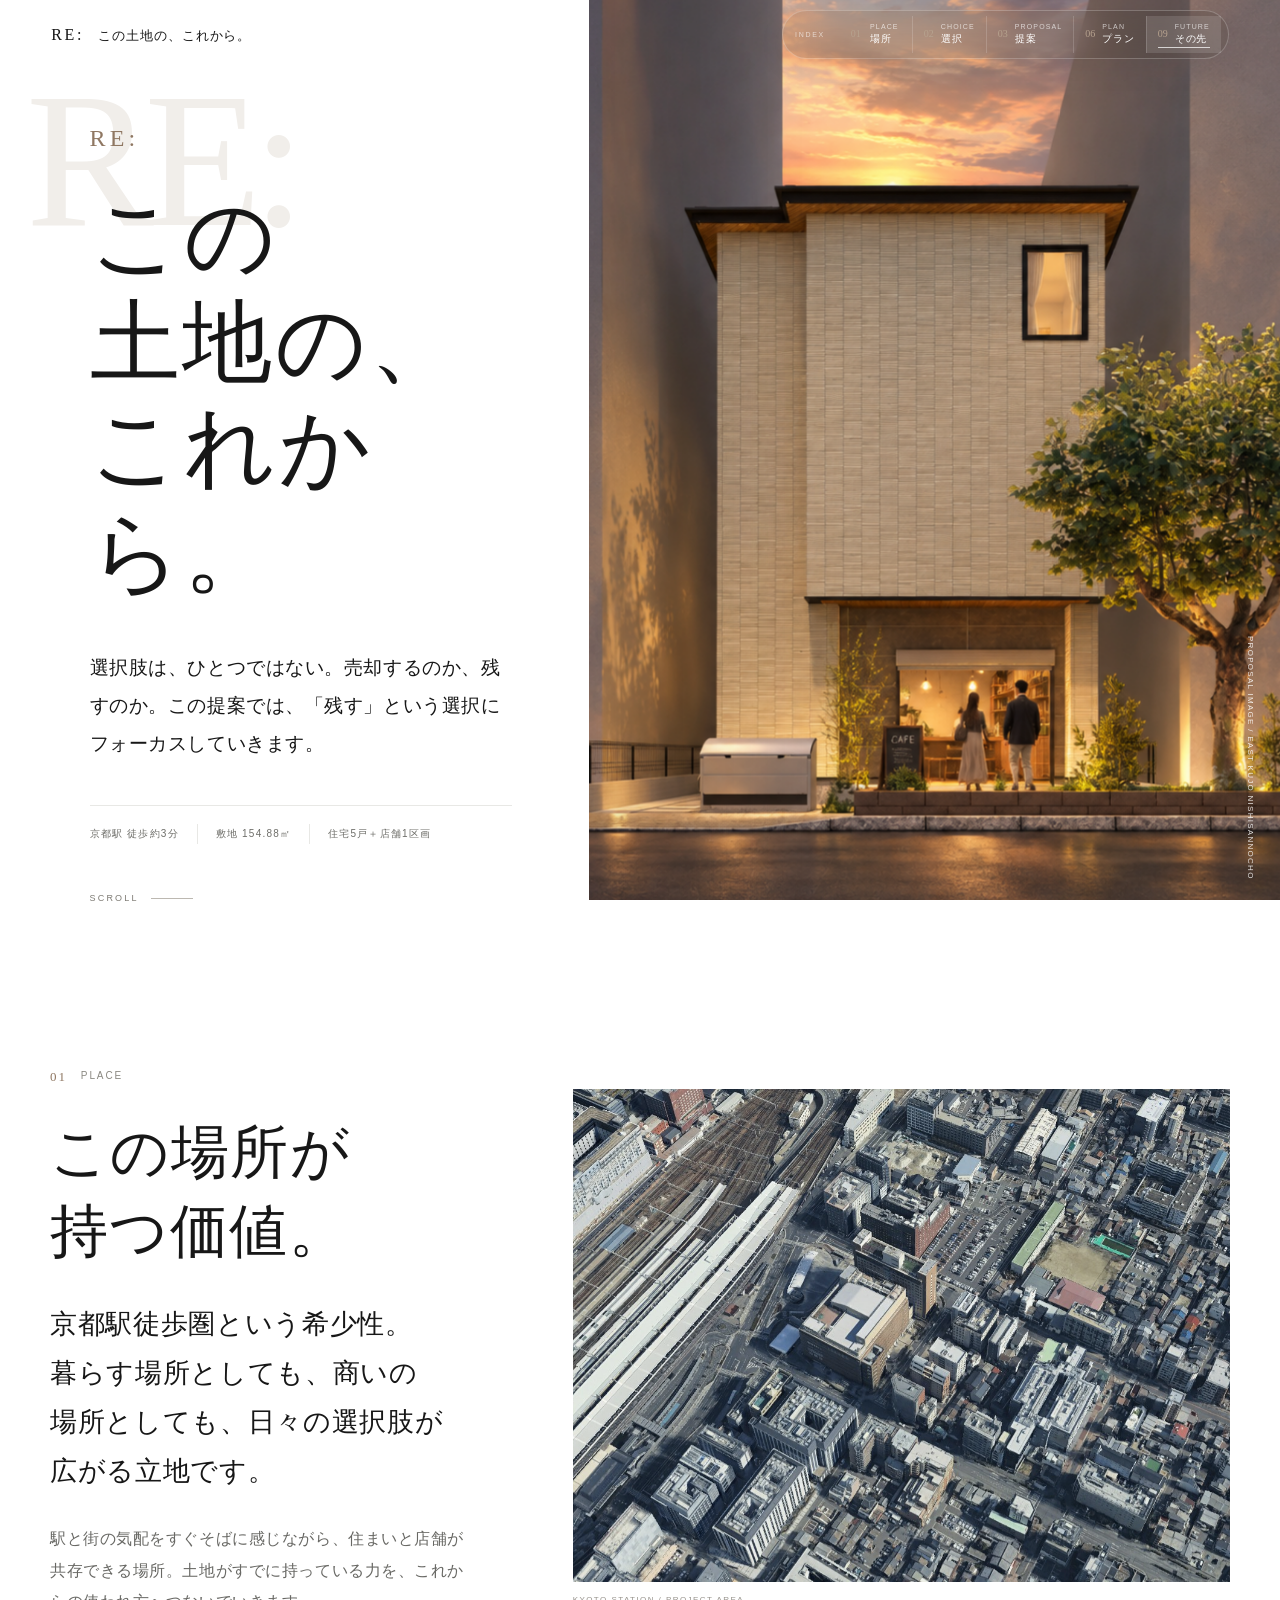
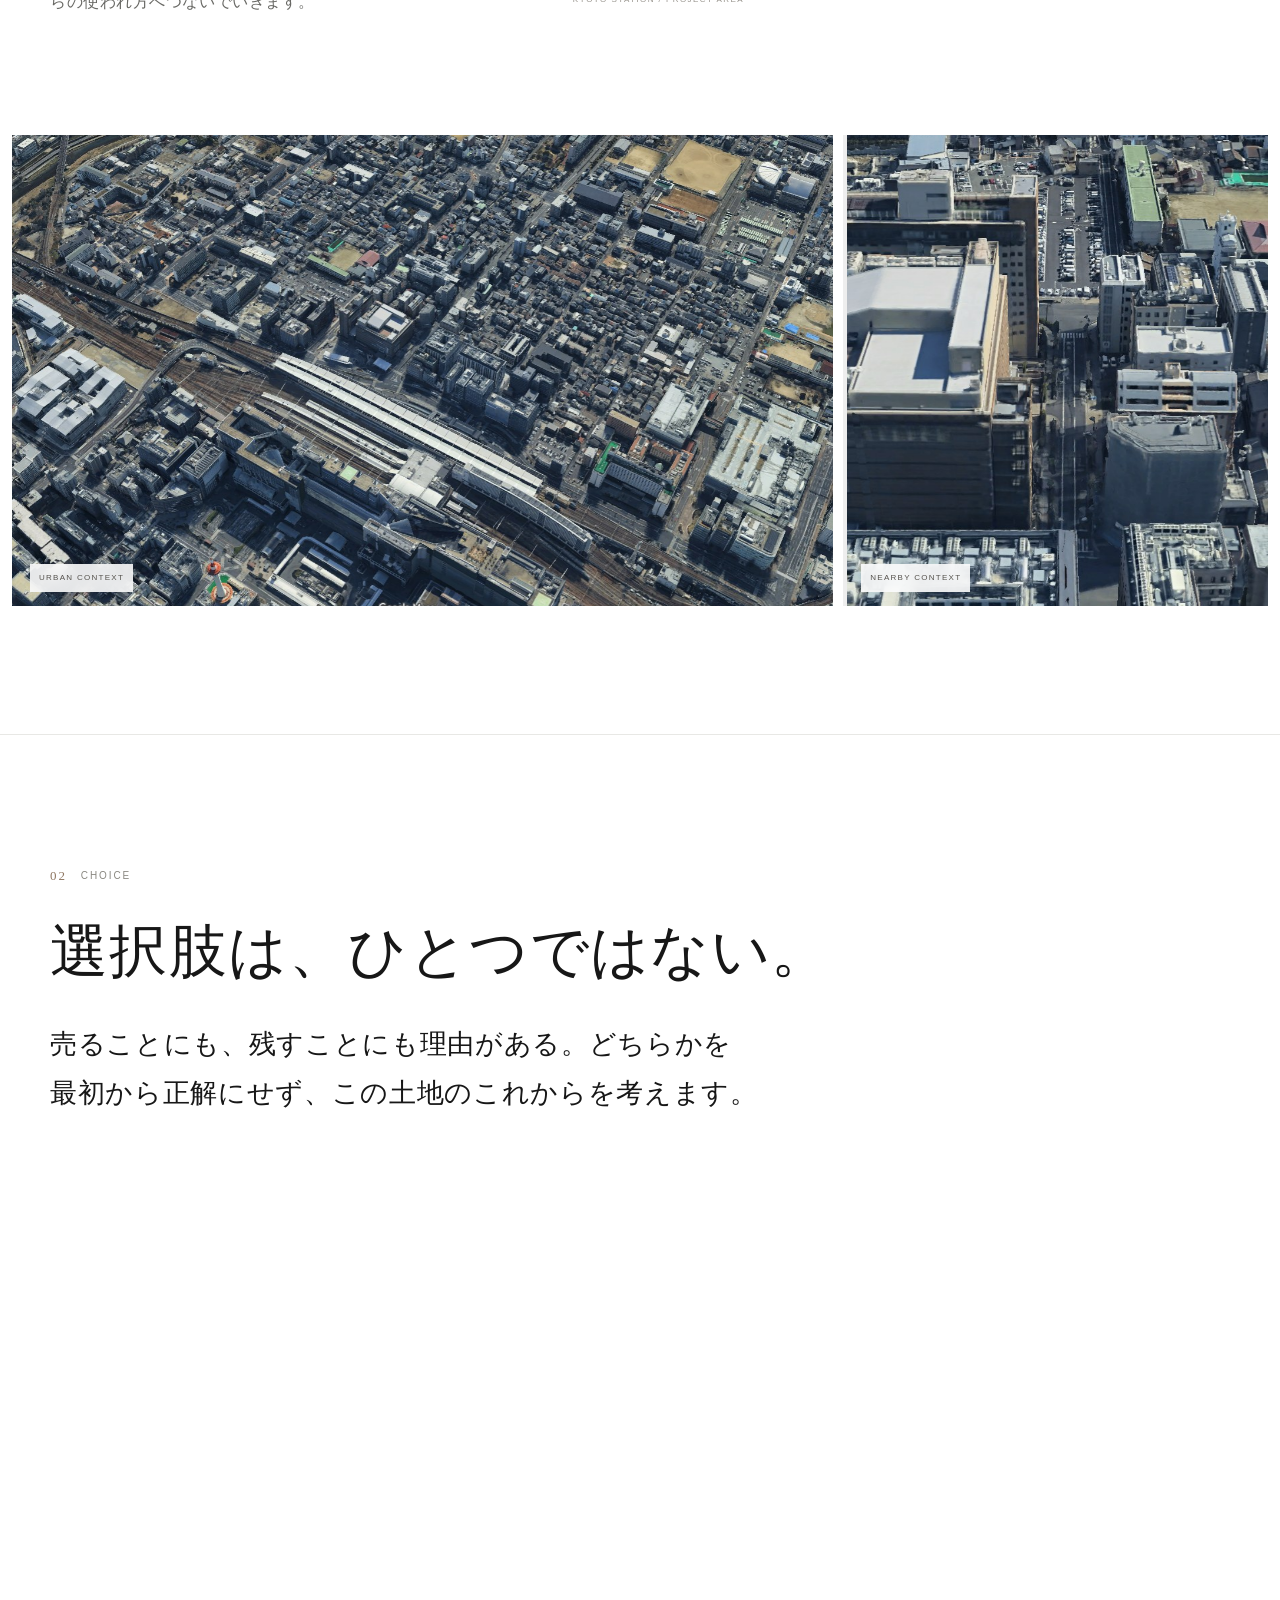
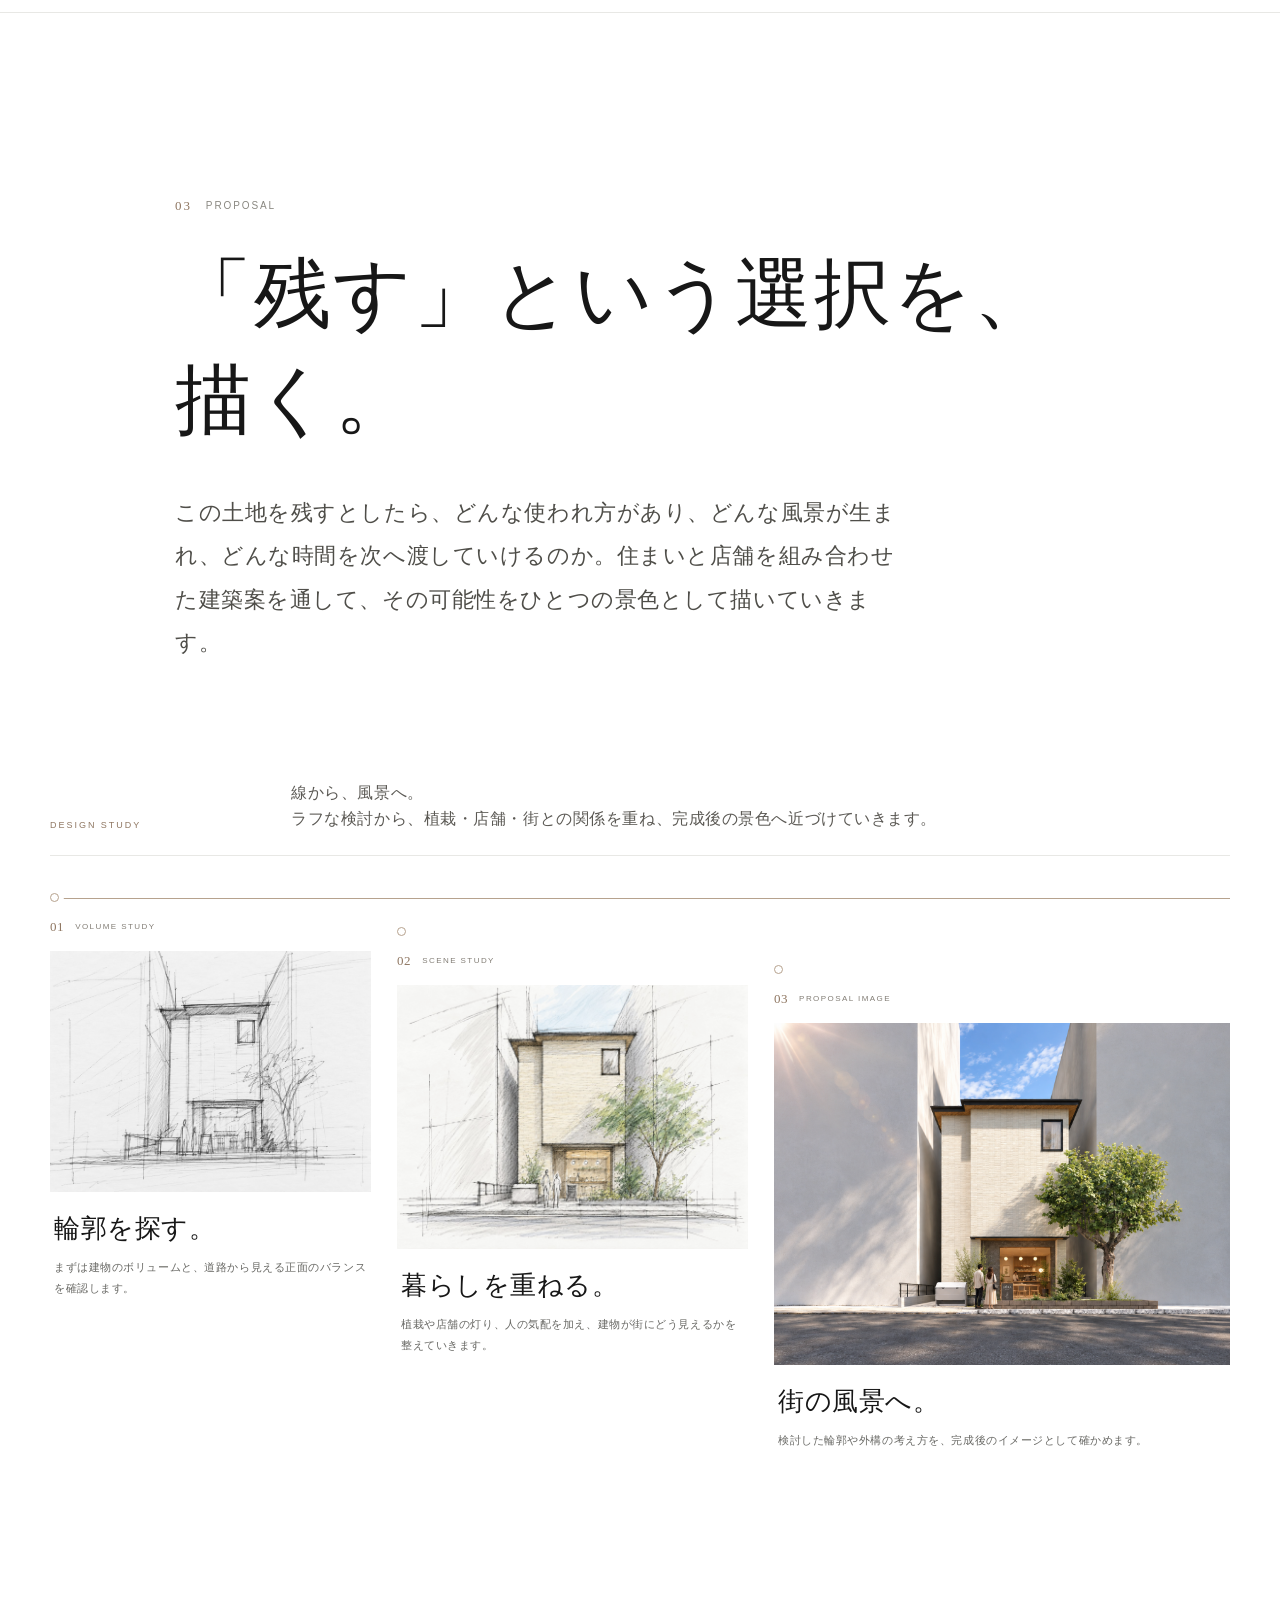
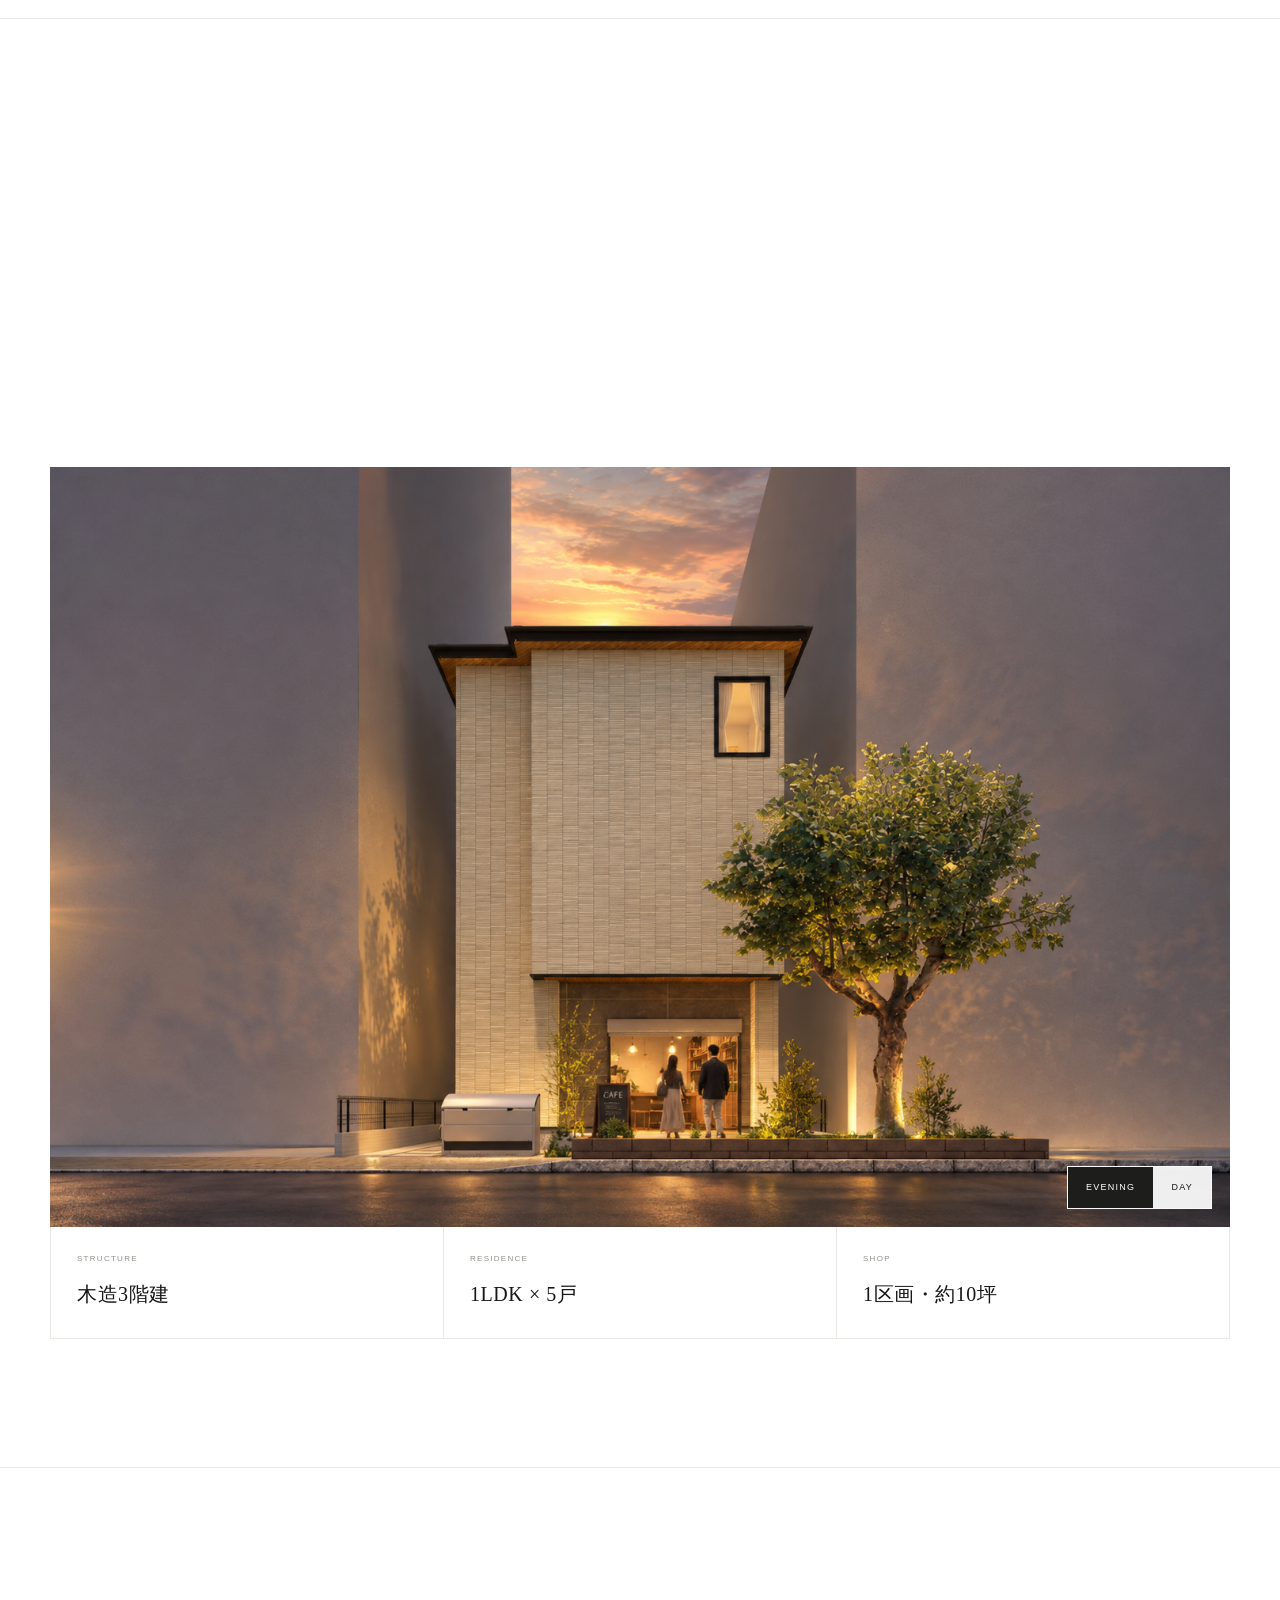
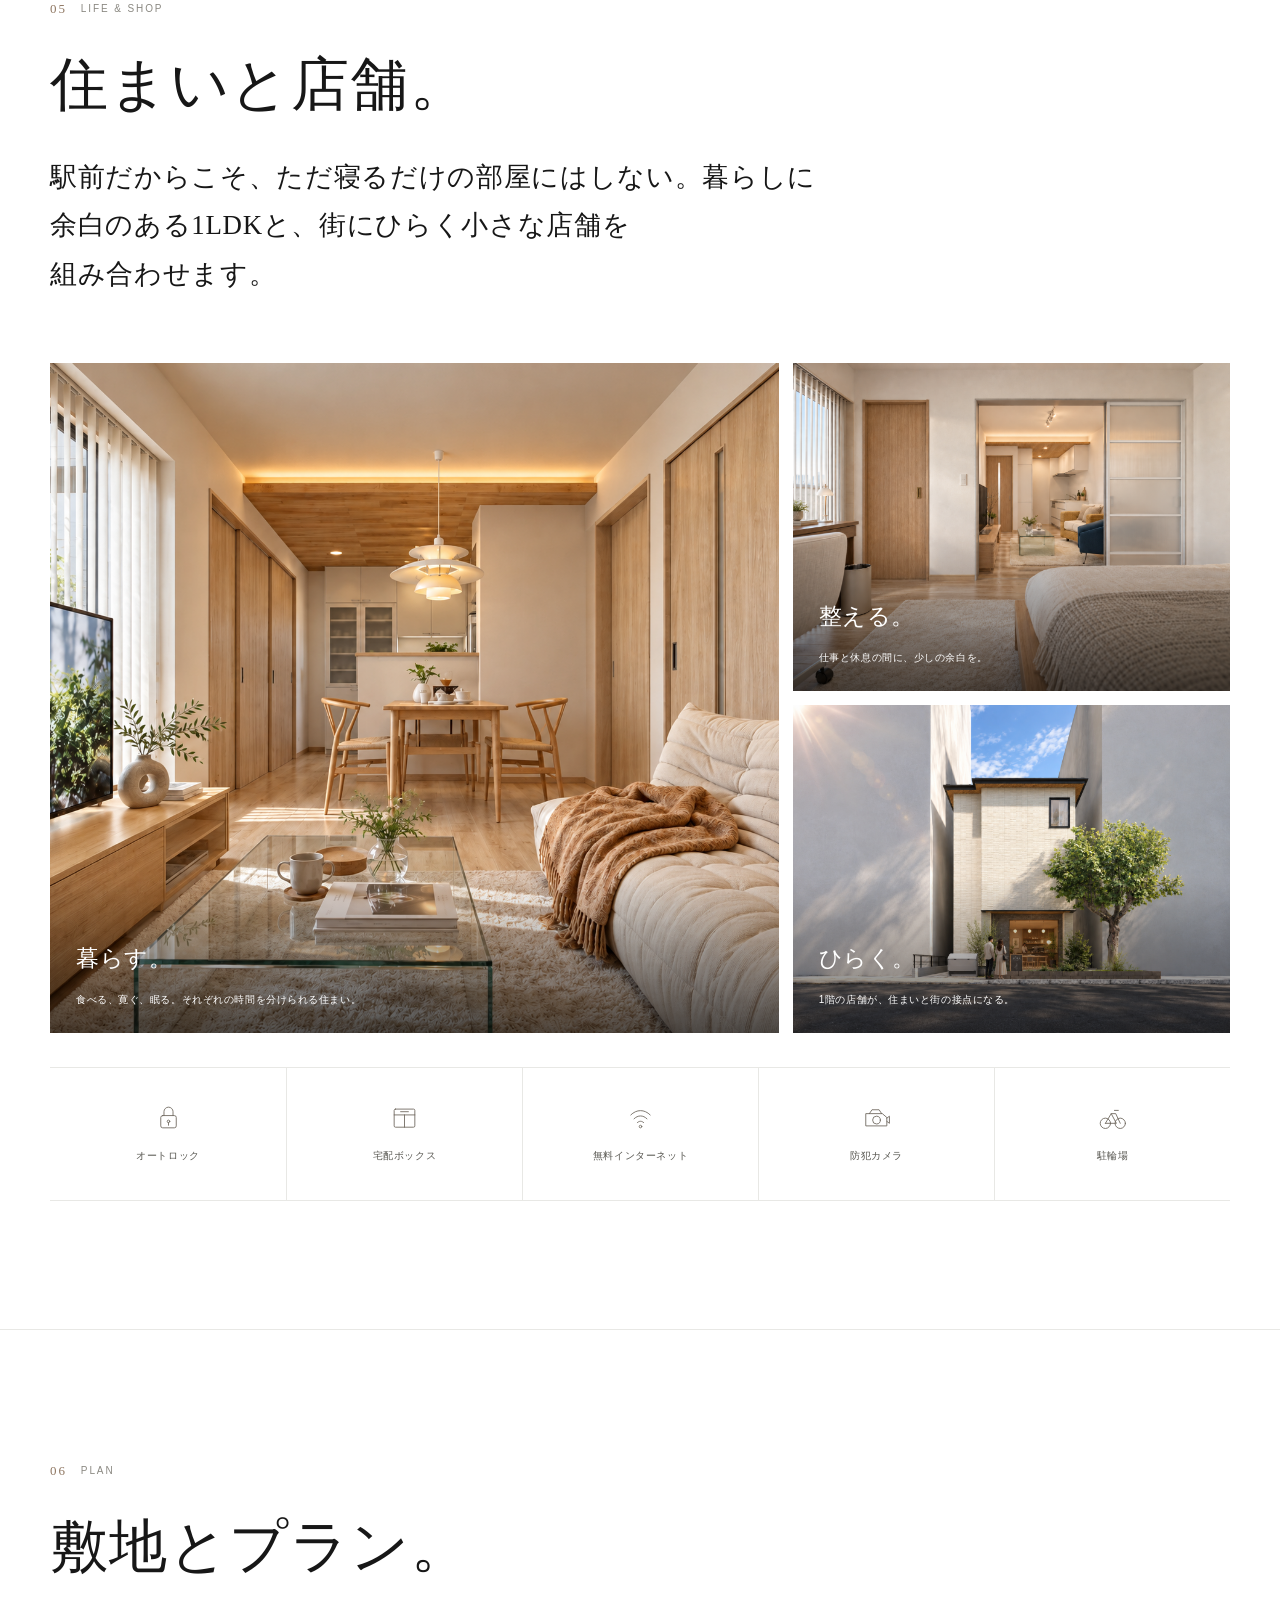
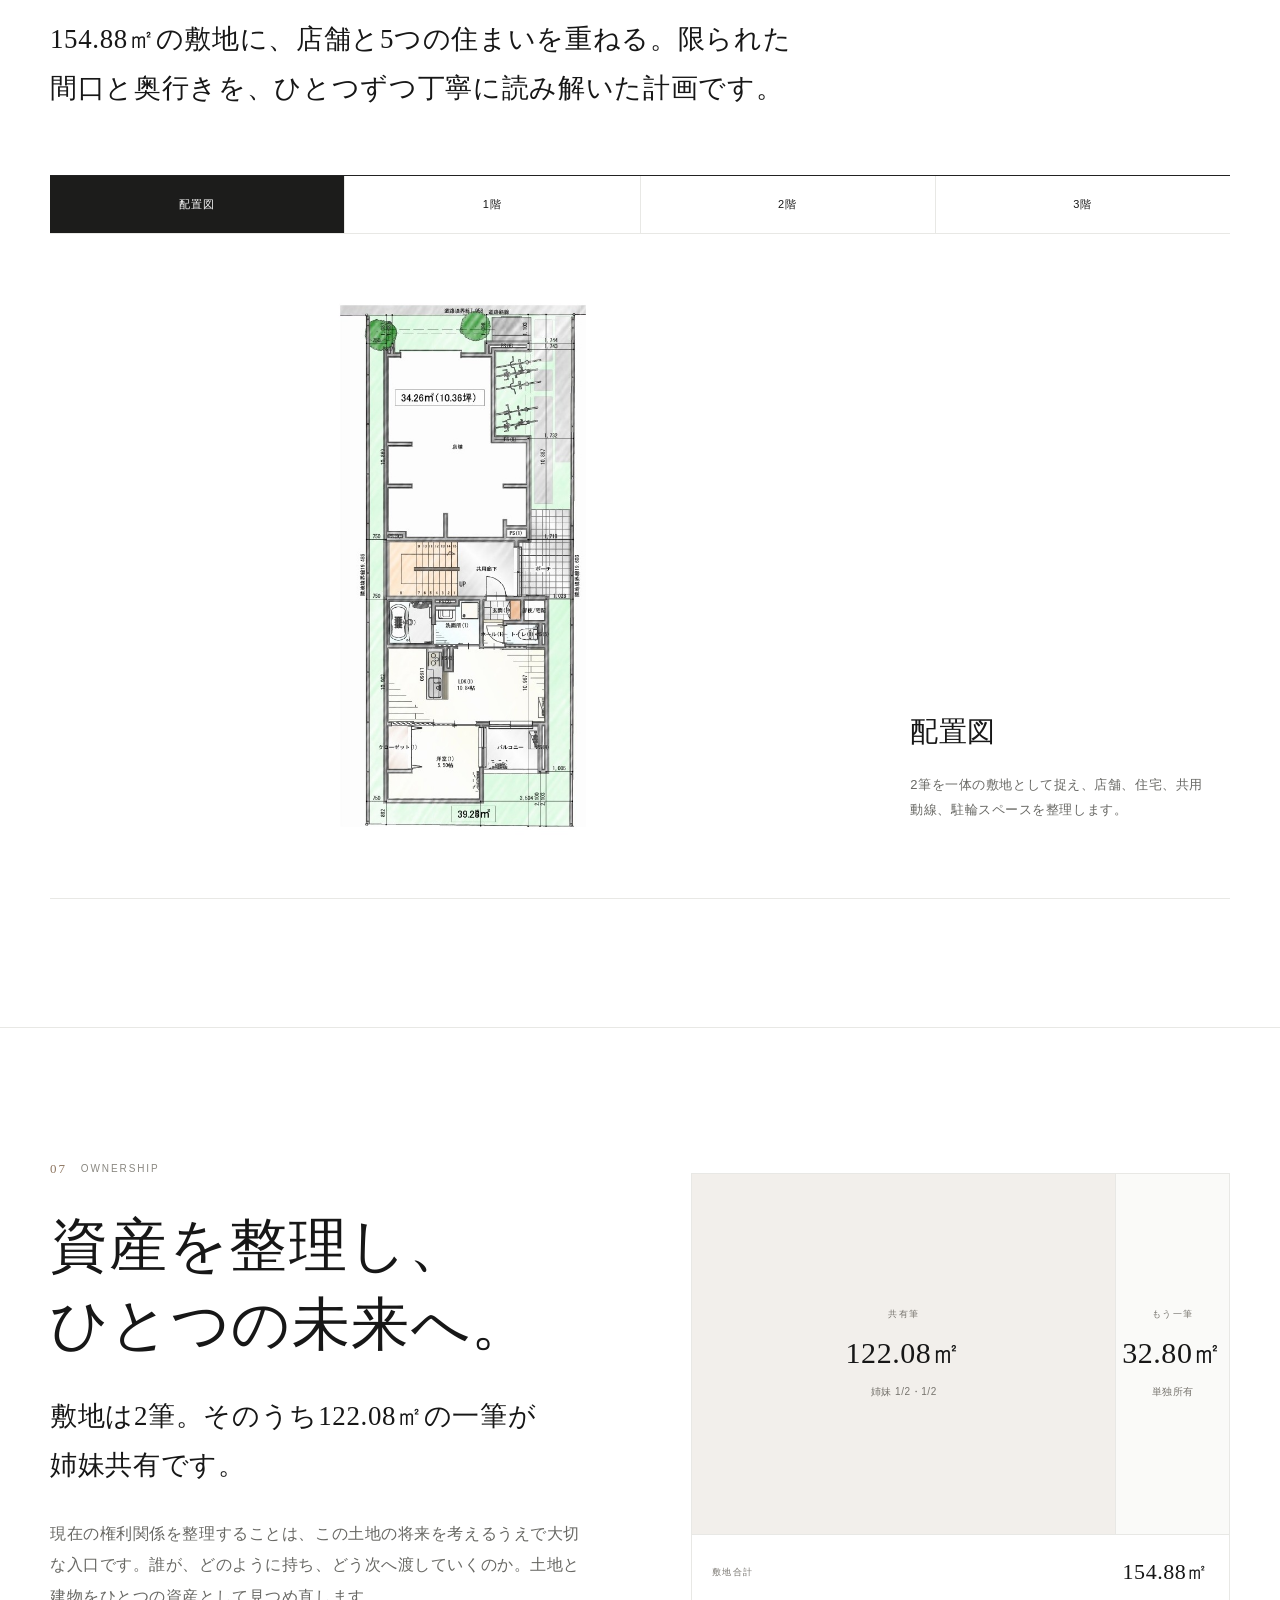
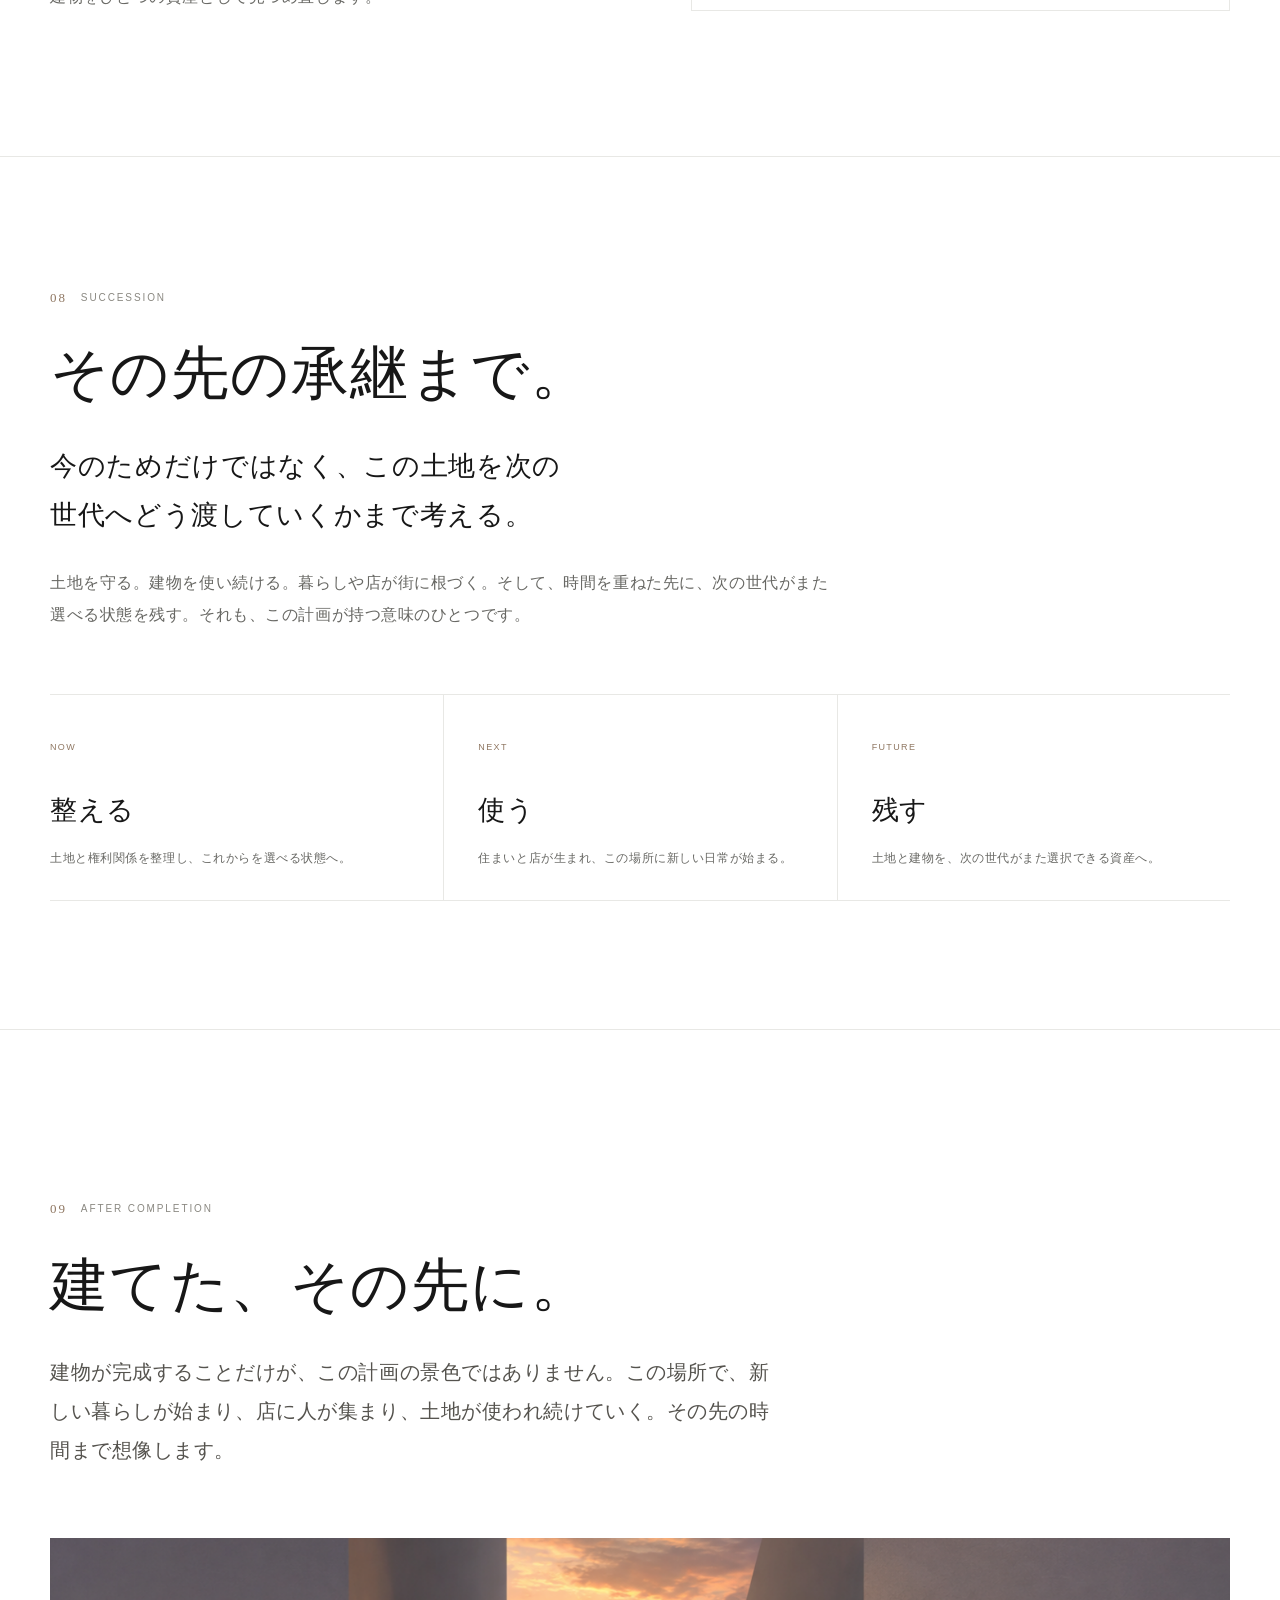
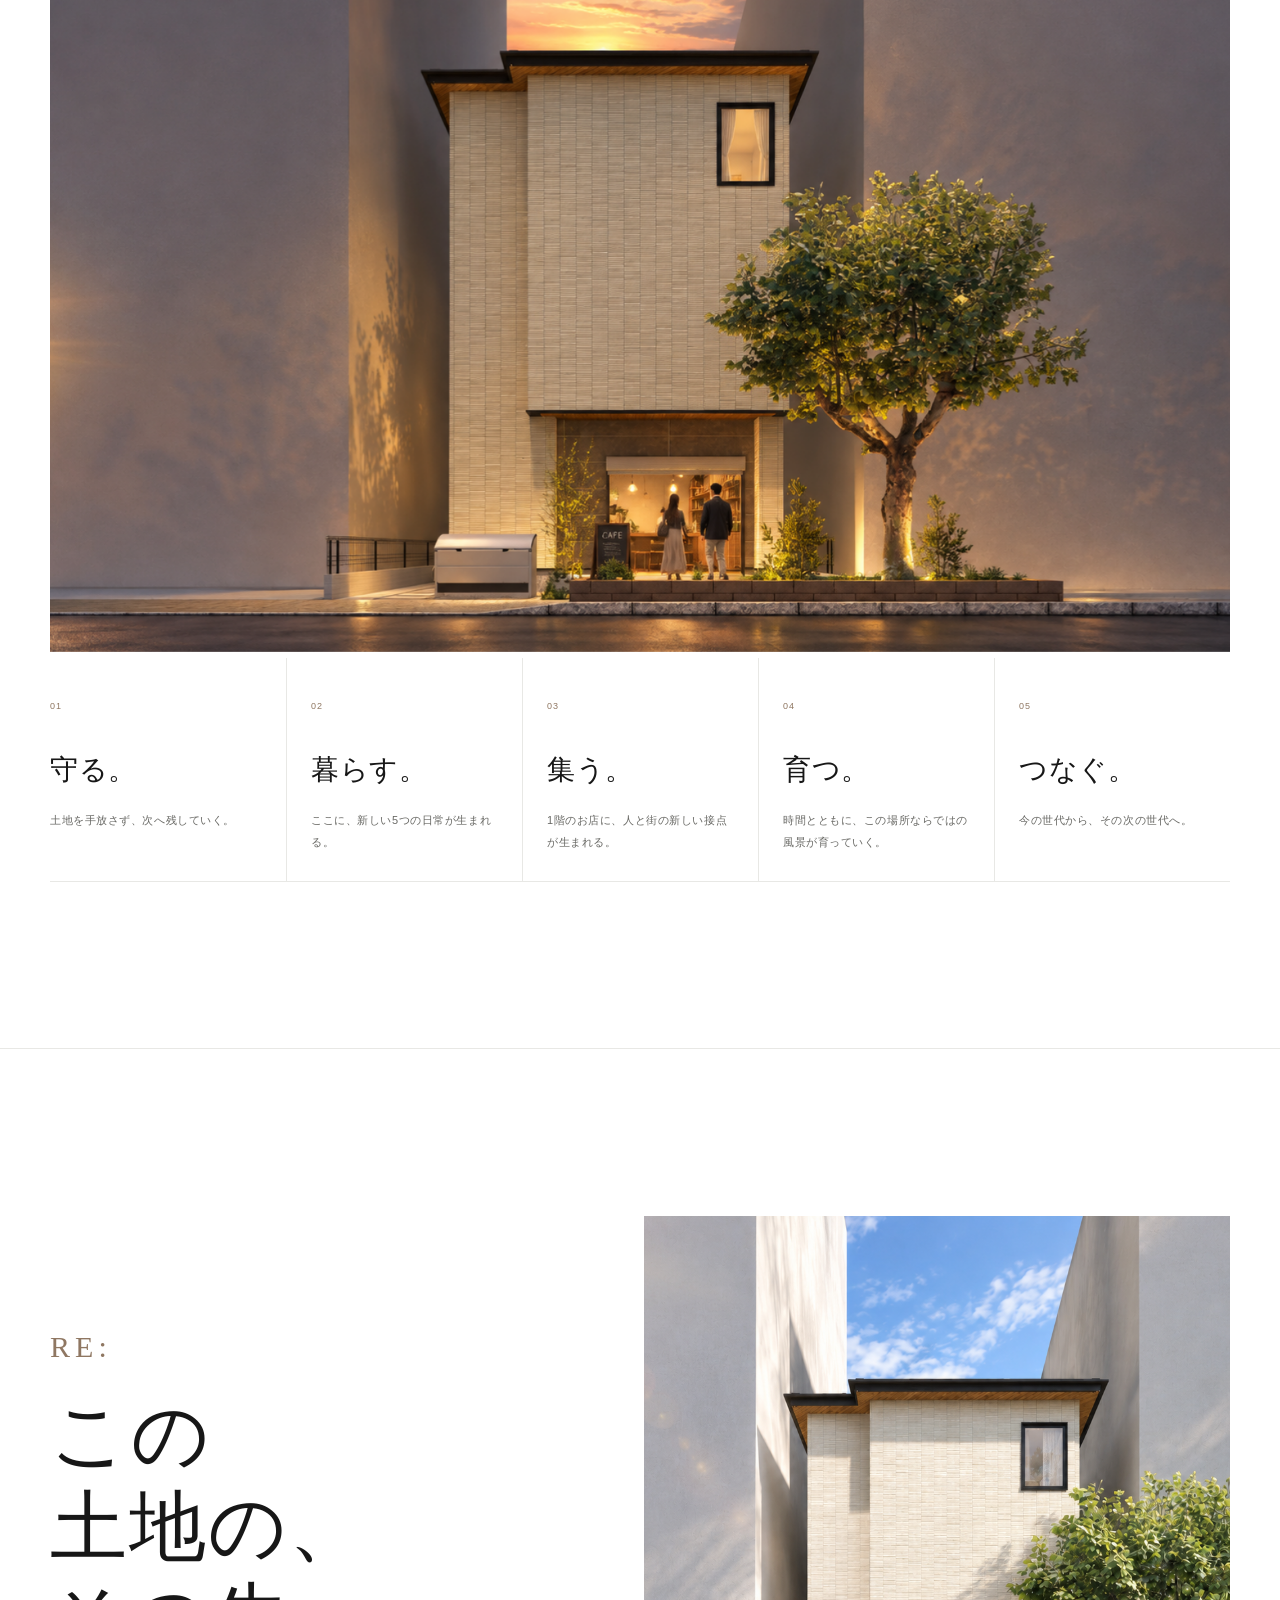
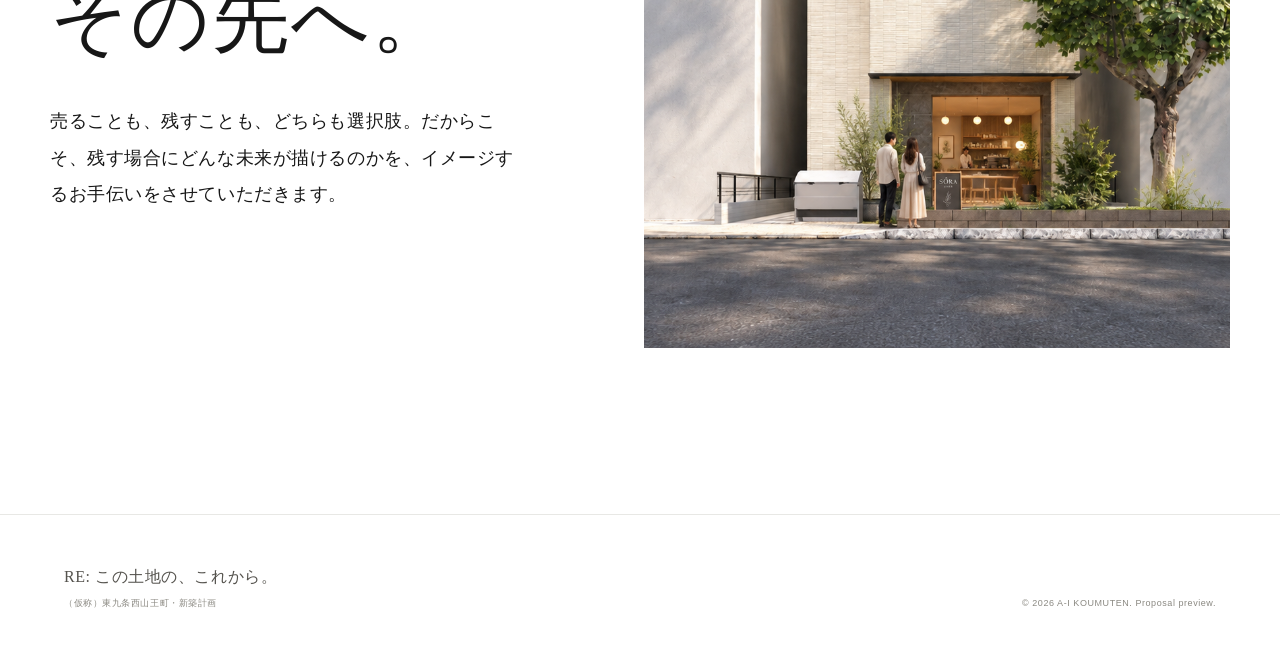
==== index.html @ ad3cf87d "Add files via upload" ====
<!doctype html>
<html lang="ja">
<head>
  <meta charset="utf-8">
  <meta name="viewport" content="width=device-width, initial-scale=1, viewport-fit=cover">
  <meta name="theme-color" content="#ffffff">
  <title>RE: この土地の、これから。</title>
  <meta name="description" content="売ることも、残すことも選択肢。そのうえで『残す』という選択にフォーカスする、東九条西山王町の建築提案。">
  <link rel="stylesheet" href="styles.css">
</head>
<body>
  <div class="page-progress" aria-hidden="true"><span data-progress></span></div>

  <header class="site-header" data-header>
    <a class="brand" href="#top" aria-label="ページ上部へ">
      <span class="brand-mark">RE:</span>
      <span class="brand-name">この土地の、これから。</span>
    </a>
    <button class="menu-button" type="button" aria-label="メニューを開く" aria-expanded="false" data-menu-button>
      <span></span><span></span>
    </button>
    <div class="chapter-nav" data-chapter-nav>
      <span class="chapter-nav-title">INDEX</span>
      <nav class="site-nav" data-site-nav aria-label="ページ内ナビゲーション">
        <a href="#value" data-nav-section="value"><span class="nav-no">01</span><span class="nav-en">PLACE</span><span class="nav-jp">場所</span></a>
        <a href="#choice" data-nav-section="choice"><span class="nav-no">02</span><span class="nav-en">CHOICE</span><span class="nav-jp">選択</span></a>
        <a href="#proposal" data-nav-section="proposal"><span class="nav-no">03</span><span class="nav-en">PROPOSAL</span><span class="nav-jp">提案</span></a>
        <a href="#plan" data-nav-section="plan"><span class="nav-no">06</span><span class="nav-en">PLAN</span><span class="nav-jp">プラン</span></a>
        <a href="#future" data-nav-section="future"><span class="nav-no">09</span><span class="nav-en">FUTURE</span><span class="nav-jp">その先</span></a>
      </nav>
    </div>
  </header>

  <main id="top">
    <section class="hero section-white">
      <div class="hero-copy" data-reveal>
        <div class="hero-re" aria-hidden="true" data-hero-re>RE:</div>
        <p class="re-mark">RE:</p>
        <h1><span>この土地の、</span><span>これから。</span></h1>
        <p class="hero-lead">選択肢は、ひとつではない。売却するのか、残すのか。この提案では、「残す」という選択にフォーカスしていきます。</p>
        <div class="hero-facts" aria-label="計画概要">
          <span>京都駅 徒歩約3分</span>
          <span>敷地 154.88㎡</span>
          <span>住宅5戸＋店舗1区画</span>
        </div>
      </div>
      <figure class="hero-visual" data-reveal data-parallax="image">
        <img src="assets/images/exterior-evening.png" alt="新築計画の外観夕景イメージ">
        <figcaption>PROPOSAL IMAGE / EAST KUJO NISHISANNOCHO</figcaption>
      </figure>
      <a class="scroll-link" href="#value" aria-label="次のセクションへ"><span>SCROLL</span><i></i></a>
    </section>

    <section class="section section-white section-place" id="value">
      <div class="container value-layout">
        <div class="section-copy" data-reveal>
          <div class="section-kicker"><span>01</span><span>PLACE</span></div>
          <h2>この場所が持つ価値。</h2>
          <p class="lead">京都駅徒歩圏という希少性。暮らす場所としても、商いの場所としても、日々の選択肢が広がる立地です。</p>
          <p>駅と街の気配をすぐそばに感じながら、住まいと店舗が共存できる場所。土地がすでに持っている力を、これからの使われ方へつないでいきます。</p>
        </div>
        <figure class="large-image aerial-primary" data-reveal data-parallax="soft">
          <img src="assets/images/aerial-01.jpg" alt="京都駅と計画地付近の航空写真">
          <figcaption>KYOTO STATION / PROJECT AREA</figcaption>
        </figure>
      </div>

      <div class="aerial-strip" data-reveal aria-label="京都駅周辺の航空写真">
        <figure class="aerial-card aerial-wide" data-drift="left"><img src="assets/images/aerial-03.jpg" alt="京都駅周辺の広域航空写真"><figcaption>URBAN CONTEXT</figcaption></figure>
        <figure class="aerial-card" data-drift="right"><img src="assets/images/aerial-02.jpg" alt="計画地付近の航空写真"><figcaption>NEARBY CONTEXT</figcaption></figure>
      </div>
    </section>

    <section class="section section-white section-choice" id="choice">
      <div class="container">
        <div class="section-copy narrow" data-reveal>
          <div class="section-kicker"><span>02</span><span>CHOICE</span></div>
          <h2>選択肢は、ひとつではない。</h2>
          <p class="lead">売ることにも、残すことにも理由がある。どちらかを最初から正解にせず、この土地のこれからを考えます。</p>
        </div>
        <div class="choice-columns" data-reveal>
          <article>
            <p class="choice-label">SELL</p>
            <h3>売却するという選択。</h3>
            <p>土地を現金化し、権利関係を整理する。将来の選択肢を別のかたちへ移す、分かりやすく合理的な考え方です。</p>
          </article>
          <article>
            <p class="choice-label">KEEP</p>
            <h3>残すという選択。</h3>
            <p>土地を手放さず、使われ続ける場所へ変えていく。暮らしと店が生まれ、次の世代へつないでいく考え方です。</p>
          </article>
        </div>
      </div>
    </section>

    <section class="statement" id="proposal">
      <div class="container statement-inner" data-reveal>
        <div class="section-kicker"><span>03</span><span>PROPOSAL</span></div>
        <h2>「残す」という選択を、描く。</h2>
        <p>この土地を残すとしたら、どんな使われ方があり、どんな風景が生まれ、どんな時間を次へ渡していけるのか。住まいと店舗を組み合わせた建築案を通して、その可能性をひとつの景色として描いていきます。</p>
      </div>

      <div class="container design-process" data-process-sequence>
        <div class="process-head" data-reveal>
          <span>DESIGN STUDY</span>
          <div>
            <p class="process-title">線から、風景へ。</p>
            <p class="process-sub">ラフな検討から、植栽・店舗・街との関係を重ね、完成後の景色へ近づけていきます。</p>
          </div>
        </div>
        <div class="process-sequence">
          <article class="process-step process-step-rough" data-reveal>
            <div class="process-step-meta"><span>01</span><em>VOLUME STUDY</em></div>
            <figure><img src="assets/images/sketch-pencil-02.jpg" alt="外観ボリュームを検討した初期ラフスケッチ"></figure>
            <div class="process-step-copy"><h3>輪郭を探す。</h3><p>まずは建物のボリュームと、道路から見える正面のバランスを確認します。</p></div>
          </article>
          <article class="process-step process-step-color" data-reveal>
            <div class="process-step-meta"><span>02</span><em>SCENE STUDY</em></div>
            <figure><img src="assets/images/sketch-color.jpg" alt="植栽や店舗の雰囲気を重ねたカラースケッチ"></figure>
            <div class="process-step-copy"><h3>暮らしを重ねる。</h3><p>植栽や店舗の灯り、人の気配を加え、建物が街にどう見えるかを整えていきます。</p></div>
          </article>
          <article class="process-step process-step-final" data-reveal>
            <div class="process-step-meta"><span>03</span><em>PROPOSAL IMAGE</em></div>
            <figure><img src="assets/images/exterior-day.png" alt="検討を反映した外観完成イメージ"></figure>
            <div class="process-step-copy"><h3>街の風景へ。</h3><p>検討した輪郭や外構の考え方を、完成後のイメージとして確かめます。</p></div>
          </article>
          <div class="process-line" aria-hidden="true"><span></span></div>
        </div>
      </div>
    </section>

    <section class="section section-white section-architecture">
      <div class="container">
        <div class="section-copy narrow" data-reveal>
          <div class="section-kicker"><span>04</span><span>ARCHITECTURE</span></div>
          <h2>今回の建築計画。</h2>
          <p class="lead">1階に店舗、上階を中心に5戸の1LDK。住宅だけに閉じず、街との小さな接点をつくる計画です。</p>
        </div>
        <div class="architecture-visual" data-reveal>
          <img data-exterior-image src="assets/images/exterior-evening.png" alt="新築計画の外観夕景イメージ">
          <div class="image-switch" aria-label="外観イメージ切替">
            <button type="button" class="is-active" data-exterior-src="assets/images/exterior-evening.png" data-alt="新築計画の外観夕景イメージ">EVENING</button>
            <button type="button" data-exterior-src="assets/images/exterior-day.png" data-alt="新築計画の外観昼景イメージ">DAY</button>
          </div>
        </div>
        <dl class="architecture-summary" data-reveal>
          <div><dt>STRUCTURE</dt><dd>木造3階建</dd></div>
          <div><dt>RESIDENCE</dt><dd>1LDK × 5戸</dd></div>
          <div><dt>SHOP</dt><dd>1区画・約10坪</dd></div>
        </dl>
      </div>
    </section>

    <section class="section section-white section-life">
      <div class="container">
        <div class="section-copy narrow" data-reveal>
          <div class="section-kicker"><span>05</span><span>LIFE & SHOP</span></div>
          <h2>住まいと店舗。</h2>
          <p class="lead">駅前だからこそ、ただ寝るだけの部屋にはしない。暮らしに余白のある1LDKと、街にひらく小さな店舗を組み合わせます。</p>
        </div>
        <div class="editorial-gallery">
          <figure class="gallery-main" data-reveal>
            <img src="assets/images/interior-ldk.png" alt="1LDKのLDKイメージ">
            <figcaption><strong>暮らす。</strong><span>食べる、寛ぐ、眠る。それぞれの時間を分けられる住まい。</span></figcaption>
          </figure>
          <figure data-reveal>
            <img src="assets/images/interior-bedroom.png" alt="洋室からLDKを望む室内イメージ">
            <figcaption><strong>整える。</strong><span>仕事と休息の間に、少しの余白を。</span></figcaption>
          </figure>
          <figure data-reveal>
            <img src="assets/images/exterior-day.png" alt="1階店舗を含む外観イメージ">
            <figcaption><strong>ひらく。</strong><span>1階の店舗が、住まいと街の接点になる。</span></figcaption>
          </figure>
        </div>

        <div class="amenities" data-reveal aria-label="住宅設備">
          <article>
            <svg viewBox="0 0 48 48" aria-hidden="true"><rect x="12" y="21" width="24" height="19" rx="3"/><path d="M17 21v-6a7 7 0 0 1 14 0v6"/><circle cx="24" cy="30" r="2"/><path d="M24 32v4"/></svg>
            <span>オートロック</span>
          </article>
          <article>
            <svg viewBox="0 0 48 48" aria-hidden="true"><rect x="8" y="11" width="32" height="28" rx="2"/><path d="M8 20h32M24 20v19"/><path d="M18 15h12"/></svg>
            <span>宅配ボックス</span>
          </article>
          <article>
            <svg viewBox="0 0 48 48" aria-hidden="true"><path d="M9 20c9-9 21-9 30 0M14 26c6-6 14-6 20 0M19 32c3-3 7-3 10 0"/><circle cx="24" cy="38" r="2"/></svg>
            <span>無料インターネット</span>
          </article>
          <article>
            <svg viewBox="0 0 48 48" aria-hidden="true"><path d="M8 18h25l7 6v13H8z"/><path d="M13 18l4-6h11l4 6"/><circle cx="24" cy="28" r="6"/><path d="M40 25l4-3v11l-4-3"/></svg>
            <span>防犯カメラ</span>
          </article>
          <article>
            <svg viewBox="0 0 48 48" aria-hidden="true"><circle cx="13" cy="33" r="8"/><circle cx="36" cy="33" r="8"/><path d="M13 33l9-15h7l7 15M22 18l8 15H13M27 13h6"/></svg>
            <span>駐輪場</span>
          </article>
        </div>
      </div>
    </section>

    <section class="section section-white section-plan" id="plan">
      <div class="container">
        <div class="section-copy narrow" data-reveal>
          <div class="section-kicker"><span>06</span><span>PLAN</span></div>
          <h2>敷地とプラン。</h2>
          <p class="lead">154.88㎡の敷地に、店舗と5つの住まいを重ねる。限られた間口と奥行きを、ひとつずつ丁寧に読み解いた計画です。</p>
        </div>
        <div class="plan-viewer" data-plan-viewer data-reveal>
          <div class="plan-tabs" role="tablist" aria-label="図面切替">
            <button type="button" role="tab" aria-selected="true" class="is-active" data-plan-tab="site">配置図</button>
            <button type="button" role="tab" aria-selected="false" data-plan-tab="1f">1階</button>
            <button type="button" role="tab" aria-selected="false" data-plan-tab="2f">2階</button>
            <button type="button" role="tab" aria-selected="false" data-plan-tab="3f">3階</button>
          </div>
          <div class="plan-stage" aria-live="polite">
            <section class="plan-panel is-active" data-plan-panel="site" role="tabpanel">
              <img src="assets/images/plan-site-cropped.jpg" alt="配置図">
              <div class="plan-caption"><span>配置図</span><p>2筆を一体の敷地として捉え、店舗、住宅、共用動線、駐輪スペースを整理します。</p></div>
            </section>
            <section class="plan-panel" data-plan-panel="1f" role="tabpanel" hidden>
              <img src="assets/images/plan-1f.jpg" alt="1階平面図">
              <div class="plan-caption"><span>1階</span><p>街に近い側へ店舗を設け、その奥に1LDKを配置。住まいと商いの距離感を整えます。</p></div>
            </section>
            <section class="plan-panel" data-plan-panel="2f" role="tabpanel" hidden>
              <img src="assets/images/plan-2f.jpg" alt="2階平面図">
              <div class="plan-caption"><span>2階</span><p>1LDKを2戸配置。日常の居場所を分けられる、約38〜40㎡台の住戸を想定しています。</p></div>
            </section>
            <section class="plan-panel" data-plan-panel="3f" role="tabpanel" hidden>
              <img src="assets/images/plan-3f.jpg" alt="3階平面図">
              <div class="plan-caption"><span>3階</span><p>上階にも1LDKを2戸配置。建物全体で5つの暮らしを受け止めます。</p></div>
            </section>
          </div>
        </div>
      </div>
    </section>

    <section class="section section-white section-ownership">
      <div class="container ownership-layout">
        <div class="section-copy" data-reveal>
          <div class="section-kicker"><span>07</span><span>OWNERSHIP</span></div>
          <h2>資産を整理し、ひとつの未来へ。</h2>
          <p class="lead">敷地は2筆。そのうち122.08㎡の一筆が姉妹共有です。</p>
          <p>現在の権利関係を整理することは、この土地の将来を考えるうえで大切な入口です。誰が、どのように持ち、どう次へ渡していくのか。土地と建物をひとつの資産として見つめ直します。</p>
        </div>
        <div class="ownership-diagram" data-reveal aria-label="敷地2筆の構成">
          <div class="lot-main"><span>共有筆</span><strong>122.08㎡</strong><small>姉妹 1/2・1/2</small></div>
          <div class="lot-sub"><span>もう一筆</span><strong>32.80㎡</strong><small>単独所有</small></div>
          <div class="lot-caption"><span>敷地合計</span><strong>154.88㎡</strong></div>
        </div>
      </div>
    </section>

    <section class="section section-white section-succession">
      <div class="container">
        <div class="section-copy narrow" data-reveal>
          <div class="section-kicker"><span>08</span><span>SUCCESSION</span></div>
          <h2>その先の承継まで。</h2>
          <p class="lead">今のためだけではなく、この土地を次の世代へどう渡していくかまで考える。</p>
          <p>土地を守る。建物を使い続ける。暮らしや店が街に根づく。そして、時間を重ねた先に、次の世代がまた選べる状態を残す。それも、この計画が持つ意味のひとつです。</p>
        </div>
        <div class="succession-line" data-reveal>
          <div><span>NOW</span><strong>整える</strong><p>土地と権利関係を整理し、これからを選べる状態へ。</p></div>
          <div><span>NEXT</span><strong>使う</strong><p>住まいと店が生まれ、この場所に新しい日常が始まる。</p></div>
          <div><span>FUTURE</span><strong>残す</strong><p>土地と建物を、次の世代がまた選択できる資産へ。</p></div>
        </div>
      </div>
    </section>

    <section class="future section-white" id="future">
      <div class="container">
        <div class="future-heading" data-reveal>
          <div class="section-kicker"><span>09</span><span>AFTER COMPLETION</span></div>
          <h2>建てた、その先に。</h2>
          <p>建物が完成することだけが、この計画の景色ではありません。この場所で、新しい暮らしが始まり、店に人が集まり、土地が使われ続けていく。その先の時間まで想像します。</p>
        </div>
        <div class="future-image" data-reveal data-parallax="soft">
          <img src="assets/images/exterior-evening.png" alt="建物完成後の夕景イメージ">
        </div>
        <div class="future-words" data-reveal>
          <article><span>01</span><h3>守る。</h3><p>土地を手放さず、次へ残していく。</p></article>
          <article><span>02</span><h3>暮らす。</h3><p>ここに、新しい5つの日常が生まれる。</p></article>
          <article><span>03</span><h3>集う。</h3><p>1階のお店に、人と街の新しい接点が生まれる。</p></article>
          <article><span>04</span><h3>育つ。</h3><p>時間とともに、この場所ならではの風景が育っていく。</p></article>
          <article><span>05</span><h3>つなぐ。</h3><p>今の世代から、その次の世代へ。</p></article>
        </div>
      </div>
    </section>

    <section class="closing section-white">
      <div class="container closing-grid">
        <div class="closing-copy" data-reveal>
          <p class="re-mark closing-re">RE:</p>
          <h2><span>この土地の、</span><span>その先へ。</span></h2>
          <p>売ることも、残すことも、どちらも選択肢。だからこそ、残す場合にどんな未来が描けるのかを、イメージするお手伝いをさせていただきます。</p>
        </div>
        <figure data-reveal>
          <img src="assets/images/exterior-day.png" alt="外観昼景イメージ">
        </figure>
      </div>
    </section>
  </main>

  <footer>
    <div><strong>RE: この土地の、これから。</strong><span>（仮称）東九条西山王町・新築計画</span></div>
    <small>© <span data-year></span> A-I KOUMUTEN. Proposal preview.</small>
  </footer>

  <script src="app.js"></script>
</body>
</html>
---- styles.css ----
:root{
  --bg:#ffffff;
  --ink:#171717;
  --sub:#686864;
  --line:#e8e8e5;
  --soft:#f7f7f5;
  --accent:#8f7762;
  --accent-2:#b6a28e;
  --serif:"Hiragino Mincho ProN","Yu Mincho","YuMincho","Noto Serif JP",serif;
  --sans:"Hiragino Sans","Hiragino Kaku Gothic ProN","Yu Gothic","YuGothic","Noto Sans JP",sans-serif;
  --max:1180px;
}
*{box-sizing:border-box}
html{scroll-behavior:smooth;background:var(--bg)}
body{margin:0;background:var(--bg);color:var(--ink);font-family:var(--sans);font-size:16px;line-height:1.95;letter-spacing:.035em;-webkit-font-smoothing:antialiased;text-rendering:optimizeLegibility;word-break:normal;line-break:strict;overflow-wrap:break-word}
img{display:block;width:100%;height:auto}
figure{margin:0}
a{color:inherit;text-decoration:none}
button,input{font:inherit;color:inherit}
p,h1,h2,h3{margin-top:0}
h1,h2,h3,.lead{word-break:auto-phrase;overflow-wrap:normal;line-break:strict}
[hidden]{display:none!important}

.page-progress{position:fixed;z-index:200;left:0;top:0;width:100%;height:2px;background:transparent;pointer-events:none}.page-progress span{display:block;width:100%;height:100%;background:var(--accent);transform:scaleX(0);transform-origin:left center}

.site-header{position:fixed;z-index:100;top:0;left:0;width:100%;height:70px;display:flex;align-items:center;justify-content:space-between;padding:0 clamp(18px,4vw,56px);border-bottom:1px solid transparent;color:#fff;transition:background .35s,color .35s,border-color .35s,height .35s}
.site-header.is-scrolled{height:62px;background:rgba(255,255,255,.94);backdrop-filter:blur(16px);color:var(--ink);border-color:var(--line)}
.brand{display:flex;align-items:baseline;gap:14px;min-width:0}.brand-mark,.re-mark{font-family:var(--serif);letter-spacing:.17em}.brand-mark{font-size:16px}.brand-name{font-family:var(--serif);font-size:13px;letter-spacing:.07em;white-space:nowrap}
.site-nav{display:flex;gap:28px;font-size:11px;letter-spacing:.16em}.site-nav a{position:relative}.site-nav a:after{content:"";position:absolute;left:0;bottom:-5px;width:100%;height:1px;background:currentColor;transform:scaleX(0);transform-origin:right;transition:transform .25s}.site-nav a:hover:after{transform:scaleX(1);transform-origin:left}
.menu-button{display:none;border:0;background:transparent;width:44px;height:44px;padding:0;align-items:center;justify-content:center;flex-direction:column;gap:6px}.menu-button span{display:block;width:20px;height:1px;background:currentColor}

.section-white{background:#fff}.container{width:min(var(--max),calc(100% - 48px));margin:0 auto}.section{padding:clamp(96px,10vw,156px) 0}.section-copy{max-width:620px}.section-copy.narrow{max-width:790px}.section-kicker{display:flex;gap:14px;align-items:center;margin-bottom:24px;font-size:10px;letter-spacing:.19em;color:#8a8881}.section-kicker span:first-child{font-family:var(--serif);font-size:13px;color:var(--accent)}
h2{font-family:var(--serif);font-size:clamp(36px,4.5vw,64px);font-weight:400;line-height:1.38;letter-spacing:.025em;margin-bottom:28px}.lead{font-family:var(--serif);font-size:clamp(19px,2.1vw,27px);line-height:1.82;letter-spacing:.025em;margin-bottom:28px}.section-copy>p:not(.lead){color:var(--sub)}

.hero{min-height:100svh;display:grid;grid-template-columns:minmax(0,.92fr) minmax(0,1.08fr);position:relative;overflow:hidden;background:#fff}
.hero-copy{display:flex;flex-direction:column;justify-content:center;padding:126px clamp(28px,6vw,100px) 92px clamp(28px,7vw,120px);background:#fff;position:relative;z-index:2;overflow:hidden}
.hero-re{position:absolute;left:clamp(14px,2vw,28px);top:9%;font-family:var(--serif);font-size:clamp(112px,15vw,232px);line-height:.8;letter-spacing:-.05em;color:#f1eeea;z-index:-1;user-select:none;pointer-events:none;will-change:transform}
.re-mark{font-size:24px;line-height:1;color:var(--accent);margin-bottom:34px}.hero h1{font-family:var(--serif);font-size:clamp(56px,7vw,100px);font-weight:400;line-height:1.18;letter-spacing:.03em;margin-bottom:42px}.hero h1 span,.closing h2 span{display:block}.hero-lead{max-width:590px;font-family:var(--serif);font-size:clamp(16px,1.45vw,20px);line-height:2.05;margin-bottom:42px}
.hero-facts{display:flex;flex-wrap:wrap;gap:0;max-width:650px;border-top:1px solid var(--line);padding-top:18px;color:#6d6d68;font-size:10px;letter-spacing:.12em}.hero-facts span{padding-right:18px;margin-right:18px;border-right:1px solid var(--line)}.hero-facts span:last-child{border-right:0;margin-right:0;padding-right:0}
.hero-visual{height:100svh;min-height:680px;position:relative;background:#eee;overflow:hidden}.hero-visual img{width:100%;height:108%;object-fit:cover;object-position:center;transform:translateY(-4%);will-change:transform}.hero-visual:after{content:"";position:absolute;inset:0;background:linear-gradient(90deg,rgba(0,0,0,.05),transparent 32%);pointer-events:none}.hero-visual figcaption{position:absolute;right:22px;bottom:20px;color:rgba(255,255,255,.85);font-size:8px;letter-spacing:.16em;writing-mode:vertical-rl}
.scroll-link{position:absolute;z-index:5;left:clamp(28px,7vw,120px);bottom:28px;font-size:9px;letter-spacing:.24em;color:#7d7a73;display:flex;align-items:center;gap:12px}.scroll-link i{display:block;width:42px;height:1px;background:#bcb8b1;position:relative;overflow:hidden}.scroll-link i:after{content:"";position:absolute;inset:0;background:#5e5b55;transform:translateX(-100%);animation:scrollLine 2.2s ease-in-out infinite}@keyframes scrollLine{0%{transform:translateX(-100%)}50%,100%{transform:translateX(100%)}}

.value-layout{display:grid;grid-template-columns:.78fr 1.22fr;gap:clamp(52px,8vw,120px);align-items:center}.large-image{overflow:hidden}.large-image img{aspect-ratio:4/3;object-fit:cover;will-change:transform}.large-image figcaption{font-size:8px;letter-spacing:.18em;color:#96928b;margin-top:10px}.aerial-primary img{filter:saturate(.88) contrast(.98)}
.aerial-strip{width:min(1440px,calc(100% - 24px));margin:clamp(62px,8vw,110px) auto 0;display:grid;grid-template-columns:1.45fr .75fr;gap:10px;overflow:hidden}.aerial-card{position:relative;overflow:hidden;background:#eee;min-height:360px}.aerial-card img{height:100%;object-fit:cover;transform:scale(1.035) translate3d(var(--drift-x,0px),0,0);transition:transform .15s linear;will-change:transform}.aerial-wide{min-height:440px}.aerial-card figcaption{position:absolute;left:18px;bottom:14px;padding:6px 9px;background:rgba(255,255,255,.88);backdrop-filter:blur(8px);font-size:8px;letter-spacing:.16em;color:#56534e}

.section-choice{border-top:1px solid var(--line);border-bottom:1px solid var(--line)}.choice-columns{display:grid;grid-template-columns:1fr 1fr;margin-top:64px;border-top:1px solid var(--line)}.choice-columns article{padding:42px 8vw 20px 0}.choice-columns article+article{border-left:1px solid var(--line);padding-left:8vw;padding-right:0}.choice-label{font-size:9px;letter-spacing:.22em;color:var(--accent);margin-bottom:50px}.choice-columns h3{font-family:var(--serif);font-size:clamp(25px,3vw,38px);font-weight:400;margin-bottom:20px}.choice-columns p:last-child{color:var(--sub);max-width:430px}

.statement{padding:clamp(120px,14vw,210px) 0 0;background:#fff}.statement-inner{max-width:930px}.statement h2{font-size:clamp(48px,6vw,86px);margin-bottom:38px}.statement .statement-inner>p:last-child{max-width:740px;font-family:var(--serif);font-size:clamp(18px,1.7vw,23px);line-height:2;color:#4f4e49}
.design-process{margin-top:clamp(76px,9vw,132px)}.process-head{display:flex;justify-content:space-between;gap:30px;align-items:end;margin-bottom:24px;border-bottom:1px solid var(--line);padding-bottom:16px}.process-head span{font-size:9px;letter-spacing:.2em;color:var(--accent)}.process-head p{margin:0;font-family:var(--serif);font-size:16px;color:#5b5954}
.compare{position:relative;overflow:hidden;aspect-ratio:4/3;background:#f4f2ef;cursor:ew-resize;isolation:isolate}.compare-base,.compare-top img{width:100%;height:100%;object-fit:cover}.compare-top{position:absolute;inset:0;overflow:hidden;clip-path:inset(0 46% 0 0);border-right:0}.compare-top img{width:100%;height:100%;object-fit:cover}.compare-handle{position:absolute;left:54%;top:0;bottom:0;width:1px;background:#fff;box-shadow:0 0 0 1px rgba(0,0,0,.08);pointer-events:none}.compare-handle span{position:absolute;top:50%;left:50%;width:44px;height:44px;border-radius:50%;transform:translate(-50%,-50%);background:rgba(255,255,255,.94);box-shadow:0 8px 28px rgba(0,0,0,.12)}.compare-handle span:before,.compare-handle span:after{content:"";position:absolute;top:50%;width:8px;height:8px;border-top:1px solid #333;border-left:1px solid #333}.compare-handle span:before{left:11px;transform:translateY(-50%) rotate(-45deg)}.compare-handle span:after{right:11px;transform:translateY(-50%) rotate(135deg)}.compare-range{position:absolute;inset:0;width:100%;height:100%;opacity:0;cursor:ew-resize}.compare-label{position:absolute;bottom:16px;padding:7px 9px;background:rgba(255,255,255,.9);font-size:8px;letter-spacing:.16em}.compare-label.left{left:16px}.compare-label.right{right:16px}.sketch-notes{display:grid;grid-template-columns:1fr 1fr;gap:10px;margin-top:10px}.sketch-notes figure{position:relative;overflow:hidden;background:#fafafa}.sketch-notes img{aspect-ratio:16/9;object-fit:cover;transition:transform .9s cubic-bezier(.2,.7,.2,1)}.sketch-notes figure:hover img{transform:scale(1.025)}.sketch-notes figcaption{position:absolute;left:12px;bottom:10px;font-size:8px;letter-spacing:.18em;color:#66635d;background:rgba(255,255,255,.88);padding:5px 7px}

.section-architecture{border-top:1px solid var(--line);margin-top:clamp(110px,13vw,190px)}.architecture-visual{position:relative;margin-top:66px;overflow:hidden}.architecture-visual>img{width:100%;height:min(72vw,760px);object-fit:cover;transition:opacity .28s ease,transform .85s cubic-bezier(.2,.7,.2,1)}.architecture-visual.is-switching>img{opacity:.2;transform:scale(1.006)}.image-switch{position:absolute;right:18px;bottom:18px;display:flex;background:rgba(255,255,255,.92);backdrop-filter:blur(8px);border:1px solid rgba(255,255,255,.7)}.image-switch button{border:0;background:transparent;padding:12px 18px;font-size:9px;letter-spacing:.14em;cursor:pointer}.image-switch button.is-active{background:#1d1d1b;color:#fff}.architecture-summary{display:grid;grid-template-columns:repeat(3,1fr);margin:0;border-left:1px solid var(--line);border-bottom:1px solid var(--line)}.architecture-summary div{padding:24px 26px;border-right:1px solid var(--line)}.architecture-summary dt{font-size:8px;letter-spacing:.16em;color:#939089;margin-bottom:8px}.architecture-summary dd{margin:0;font-family:var(--serif);font-size:20px}

.section-life{border-top:1px solid var(--line)}.editorial-gallery{display:grid;grid-template-columns:1.25fr .75fr;grid-template-rows:1fr 1fr;gap:14px;margin-top:64px}.editorial-gallery figure{position:relative;overflow:hidden}.editorial-gallery .gallery-main{grid-row:1/3}.editorial-gallery img{width:100%;height:100%;min-height:300px;object-fit:cover;transition:transform .9s cubic-bezier(.2,.7,.2,1)}.editorial-gallery figure:hover img{transform:scale(1.018)}.editorial-gallery figcaption{position:absolute;left:0;right:0;bottom:0;padding:60px 26px 20px;background:linear-gradient(transparent,rgba(0,0,0,.62));color:#fff}.editorial-gallery figcaption strong{display:block;font-family:var(--serif);font-size:23px;font-weight:400}.editorial-gallery figcaption span{font-size:10px;line-height:1.7}
.amenities{display:grid;grid-template-columns:repeat(5,1fr);margin-top:34px;border-top:1px solid var(--line);border-bottom:1px solid var(--line)}.amenities article{min-height:132px;display:flex;flex-direction:column;align-items:center;justify-content:center;gap:13px;text-align:center;position:relative}.amenities article+article{border-left:1px solid var(--line)}.amenities svg{width:31px;height:31px;fill:none;stroke:#6f685f;stroke-width:1.35;stroke-linecap:round;stroke-linejoin:round;transition:transform .35s ease,stroke .35s ease}.amenities article:hover svg{transform:translateY(-3px);stroke:var(--accent)}.amenities span{font-size:10px;letter-spacing:.06em;color:#575650}

.section-plan{border-top:1px solid var(--line)}.plan-viewer{margin-top:62px;border-top:1px solid #222;border-bottom:1px solid var(--line)}.plan-tabs{display:flex;border-bottom:1px solid var(--line);overflow:auto;scrollbar-width:none}.plan-tabs::-webkit-scrollbar{display:none}.plan-tabs button{flex:1;min-width:90px;border:0;background:#fff;padding:18px 14px;font-size:11px;letter-spacing:.1em;cursor:pointer;border-right:1px solid var(--line);transition:background .25s,color .25s}.plan-tabs button:last-child{border-right:0}.plan-tabs button.is-active{background:#1c1c1b;color:#fff}.plan-stage{min-height:650px;position:relative}.plan-panel{display:grid;grid-template-columns:minmax(0,1.45fr) minmax(260px,.55fr);gap:60px;align-items:center;padding:52px 26px;animation:planIn .42s ease both}.plan-panel[hidden]{display:none!important}.plan-panel img{width:100%;height:560px;object-fit:contain}.plan-caption{align-self:end;padding-bottom:24px}.plan-caption>span{font-family:var(--serif);font-size:28px}.plan-caption p{color:var(--sub);font-size:13px;margin:12px 0 0}@keyframes planIn{from{opacity:0;transform:translateY(8px)}to{opacity:1;transform:none}}

.section-ownership{border-top:1px solid var(--line)}.ownership-layout{display:grid;grid-template-columns:1fr 1fr;gap:clamp(60px,8vw,120px);align-items:center}.ownership-diagram{display:grid;grid-template-columns:3.72fr 1fr;grid-template-rows:360px auto;border:1px solid var(--line);background:#fff}.lot-main,.lot-sub{display:flex;flex-direction:column;align-items:center;justify-content:center;text-align:center}.lot-main{background:#f2efeb}.lot-sub{background:#fafaf8;border-left:1px solid var(--line)}.ownership-diagram span{font-size:9px;letter-spacing:.14em;color:#77746e}.ownership-diagram strong{font-family:var(--serif);font-size:30px;font-weight:400}.ownership-diagram small{font-size:10px;color:#77746e}.lot-caption{grid-column:1/3;display:flex;align-items:center;justify-content:space-between;padding:16px 20px;border-top:1px solid var(--line)}.lot-caption strong{font-size:22px}

.section-succession{border-top:1px solid var(--line)}.succession-line{display:grid;grid-template-columns:repeat(3,1fr);margin-top:64px;border-top:1px solid var(--line);border-bottom:1px solid var(--line)}.succession-line>div{padding:34px 34px 30px 0}.succession-line>div+div{padding-left:34px;border-left:1px solid var(--line)}.succession-line span{font-size:9px;letter-spacing:.15em;color:var(--accent)}.succession-line strong{display:block;font-family:var(--serif);font-size:27px;font-weight:400;margin:24px 0 10px}.succession-line p{font-size:12px;color:var(--sub);margin:0}

.future{padding:clamp(120px,13vw,190px) 0;border-top:1px solid var(--line)}.future-heading{max-width:840px;margin-bottom:68px}.future-heading p:last-child{font-family:var(--serif);font-size:20px;line-height:1.95;color:#55534e;max-width:720px}.future-image{overflow:hidden}.future-image img{height:min(65vw,720px);object-fit:cover;transform:scale(1.035) translateY(var(--parallax-y,0px));will-change:transform}.future-words{display:grid;grid-template-columns:repeat(5,1fr);border-bottom:1px solid var(--line)}.future-words article{padding:30px 24px 28px 0}.future-words article+article{padding-left:24px;border-left:1px solid var(--line)}.future-words article>span{font-size:9px;color:var(--accent);letter-spacing:.12em}.future-words h3{font-family:var(--serif);font-size:28px;font-weight:400;margin:24px 0 12px}.future-words p{font-size:11px;color:var(--sub);margin:0}

.closing{padding:clamp(120px,13vw,190px) 0;border-top:1px solid var(--line)}.closing-grid{display:grid;grid-template-columns:.9fr 1.1fr;gap:clamp(60px,9vw,130px);align-items:center}.closing-re{font-size:30px;margin-bottom:28px}.closing-copy h2{font-family:var(--serif);font-size:clamp(48px,6vw,86px);font-weight:400;line-height:1.2;margin-bottom:36px}.closing-copy>p:last-child{font-family:var(--serif);font-size:18px;line-height:2.05;max-width:600px}.closing figure{overflow:hidden}.closing figure img{aspect-ratio:4/5;object-fit:cover;transition:transform 1.2s cubic-bezier(.2,.7,.2,1)}.closing figure:hover img{transform:scale(1.018)}
footer{display:flex;justify-content:space-between;gap:36px;align-items:flex-end;padding:46px max(24px,5vw);border-top:1px solid var(--line);background:#fff;color:#55534e}footer>div{display:flex;flex-direction:column;gap:3px}footer strong{font-family:var(--serif);font-weight:400;font-size:16px}footer span,footer small{font-size:9px;color:#8a8881}

[data-reveal]{opacity:0;transform:translateY(24px);transition:opacity .8s cubic-bezier(.2,.7,.2,1),transform .8s cubic-bezier(.2,.7,.2,1)}[data-reveal].is-visible{opacity:1;transform:none}.sketch-notes figure:nth-child(2){transition-delay:.1s}

@media(max-width:900px){
  .site-header{height:60px;padding:0 18px;color:var(--ink);background:rgba(255,255,255,.94);border-bottom-color:var(--line);backdrop-filter:blur(14px)}.site-header.is-scrolled{height:60px}.brand-name{display:none}.brand-mark{font-size:18px}.menu-button{display:flex}.site-nav{position:absolute;display:none;top:60px;left:12px;right:12px;flex-direction:column;gap:0;background:#fff;border:1px solid var(--line);padding:6px}.site-nav.is-open{display:flex}.site-nav a{padding:13px 12px;border-bottom:1px solid var(--line)}.site-nav a:last-child{border-bottom:0}
  .hero{grid-template-columns:1fr;min-height:auto;padding-top:60px}.hero-copy{padding:82px 22px 58px}.hero-re{top:38px;left:8px;font-size:128px}.re-mark{font-size:30px;margin-bottom:32px}.hero-visual{height:64svh;min-height:500px}.hero-visual figcaption{right:12px;bottom:12px}.scroll-link{display:none}
  .container{width:min(100% - 32px,720px)}.section{padding:94px 0}.value-layout,.ownership-layout,.closing-grid{grid-template-columns:1fr;gap:50px}.value-layout .section-copy{order:1}.large-image{order:2}.aerial-strip{width:100%;grid-template-columns:1fr;gap:6px}.aerial-card,.aerial-wide{min-height:320px}
  .choice-columns{grid-template-columns:1fr}.choice-columns article{padding:34px 0}.choice-columns article+article{padding-left:0;border-left:0;border-top:1px solid var(--line)}.choice-label{margin-bottom:24px}.statement{padding:116px 0 0}.process-head{align-items:flex-start;flex-direction:column}.compare{aspect-ratio:4/3}.sketch-notes{grid-template-columns:1fr 1fr}.section-architecture{margin-top:120px}.architecture-visual>img{height:65svh;min-height:500px}.architecture-summary{grid-template-columns:1fr}.architecture-summary div{border-bottom:1px solid var(--line)}.architecture-summary div:last-child{border-bottom:0}.editorial-gallery{grid-template-columns:1fr;grid-template-rows:auto}.editorial-gallery .gallery-main{grid-row:auto}.editorial-gallery img{min-height:360px;aspect-ratio:4/3}.amenities{grid-template-columns:repeat(3,1fr)}.amenities article{border-bottom:1px solid var(--line)}.amenities article:nth-child(4){border-left:0}.amenities article:nth-last-child(-n+2){border-bottom:0}.plan-panel{grid-template-columns:1fr;gap:24px;padding:30px 10px}.plan-panel img{height:auto;max-height:560px}.plan-caption{padding:0 10px 10px}.ownership-diagram{grid-template-rows:280px auto}.succession-line{grid-template-columns:1fr}.succession-line>div{padding:28px 0}.succession-line>div+div{padding-left:0;border-left:0;border-top:1px solid var(--line)}.future-words{grid-template-columns:1fr}.future-words article{padding:24px 0}.future-words article+article{padding-left:0;border-left:0;border-top:1px solid var(--line)}footer{flex-direction:column;align-items:flex-start}
}

@media(max-width:520px){
  body{font-size:14px;line-height:1.9;letter-spacing:.02em}.hero-copy{padding:76px 18px 48px}.hero-re{font-size:112px;top:34px;left:2px}.re-mark{font-size:32px;margin-bottom:26px}.hero h1{font-size:50px;line-height:1.26;margin-bottom:30px;letter-spacing:.02em}.hero-lead{font-size:15px;line-height:1.95;margin-bottom:30px}.hero-facts{gap:0}.hero-facts span{width:100%;padding:7px 0;margin:0;border-right:0;border-bottom:1px solid var(--line)}.hero-facts span:last-child{border-bottom:0}.hero-visual{height:60svh;min-height:450px}
  .container{width:calc(100% - 36px)}.section{padding:86px 0}.section-kicker{margin-bottom:18px}h2{font-size:36px;line-height:1.48;margin-bottom:22px}.lead{font-size:18px;line-height:1.85}.aerial-strip{margin-top:56px}.aerial-card,.aerial-wide{min-height:240px}.statement h2{font-size:44px;line-height:1.42}.statement .statement-inner>p:last-child{font-size:17px}.design-process{margin-top:70px}.process-head p{font-size:14px}.compare-label{bottom:9px}.sketch-notes{grid-template-columns:1fr;gap:6px}.sketch-notes img{aspect-ratio:4/3}
  .architecture-visual{margin-left:-18px;margin-right:-18px}.architecture-visual>img{height:60svh;min-height:460px}.image-switch{right:10px;bottom:10px}.architecture-summary{margin-left:-18px;margin-right:-18px}.editorial-gallery{margin-left:-18px;margin-right:-18px;gap:5px}.editorial-gallery img{min-height:300px}.editorial-gallery figcaption{padding:50px 18px 16px}.amenities{grid-template-columns:repeat(2,1fr);margin-left:-18px;margin-right:-18px}.amenities article{min-height:116px}.amenities article:nth-child(odd){border-left:0}.amenities article:nth-child(even){border-left:1px solid var(--line)}.amenities article:nth-last-child(-n+2){border-bottom:1px solid var(--line)}.amenities article:last-child{grid-column:1/3;border-bottom:0;border-left:0}.amenities svg{width:29px;height:29px}
  .plan-viewer{margin-left:-18px;margin-right:-18px}.plan-tabs button{min-width:76px;padding:15px 10px}.plan-stage{min-height:0}.plan-panel{padding:22px 8px 28px}.plan-panel img{max-height:510px}.plan-caption>span{font-size:24px}.ownership-diagram{grid-template-columns:3.72fr 1fr;grid-template-rows:230px auto}.ownership-diagram strong{font-size:24px}.lot-caption strong{font-size:20px}.future-image{margin-left:-18px;margin-right:-18px}.future-image img{height:58svh;min-height:460px}.closing-re{font-size:34px}.closing-copy h2{font-size:48px}.closing figure{margin-left:-18px;margin-right:-18px}.closing figure img{aspect-ratio:3/4}footer{padding:34px 18px}
}

@media(prefers-reduced-motion:reduce){html{scroll-behavior:auto}*{animation-duration:.01ms!important;animation-iteration-count:1!important;transition-duration:.01ms!important}[data-reveal]{opacity:1;transform:none}.hero-visual img,.future-image img,.aerial-card img{transform:none!important}}

/* ===== v4 refinement: chapter index + meaningful design-process sequence ===== */
.chapter-nav{display:flex;align-items:center;gap:13px;padding:5px 7px 5px 12px;border:1px solid rgba(255,255,255,.22);border-radius:999px;background:rgba(20,20,18,.10);backdrop-filter:blur(16px);-webkit-backdrop-filter:blur(16px);box-shadow:0 10px 32px rgba(0,0,0,.05);transition:background .35s,border-color .35s,box-shadow .35s,color .35s}
.site-header.is-scrolled .chapter-nav{background:rgba(255,255,255,.88);border-color:rgba(20,20,18,.10);box-shadow:0 12px 32px rgba(0,0,0,.045)}
.chapter-nav-title{font-size:7px;line-height:1;letter-spacing:.24em;opacity:.62;padding-right:2px}
.site-nav{display:flex;align-items:stretch;gap:0;font-size:inherit;letter-spacing:normal}
.site-nav a{position:relative;display:grid;grid-template-columns:auto auto;grid-template-rows:auto auto;column-gap:7px;min-width:72px;padding:7px 11px 8px;border-left:1px solid rgba(255,255,255,.16);transition:background .28s,color .28s,opacity .28s}
.site-header.is-scrolled .site-nav a{border-left-color:rgba(20,20,18,.09)}
.site-nav a:first-child{border-left:0}
.site-nav a:after{content:"";position:absolute;left:11px;right:11px;bottom:5px;width:auto;height:1px;background:currentColor;transform:scaleX(0);transform-origin:left;opacity:.72;transition:transform .35s cubic-bezier(.2,.7,.2,1)}
.site-nav a:hover:after,.site-nav a.is-active:after{transform:scaleX(1)}
.site-nav a.is-active{background:rgba(255,255,255,.12)}
.site-header.is-scrolled .site-nav a.is-active{background:#f5f3f0}
.nav-no{grid-row:1/3;align-self:center;font-family:var(--serif);font-size:10px;line-height:1;color:var(--accent-2)}
.site-header.is-scrolled .nav-no{color:var(--accent)}
.nav-en{font-size:7px;line-height:1.15;letter-spacing:.16em;opacity:.68}
.nav-jp{font-family:var(--serif);font-size:10px;line-height:1.3;letter-spacing:.08em;white-space:nowrap}

.design-process{margin-top:clamp(80px,9vw,134px)}
.process-head{display:grid;grid-template-columns:190px 1fr;gap:clamp(26px,4vw,64px);align-items:end;margin-bottom:34px;border-bottom:1px solid var(--line);padding-bottom:20px}
.process-head>span{font-size:9px;letter-spacing:.22em;color:var(--accent)}
.process-head>div{max-width:760px}
.process-title{margin:0 0 7px;font-family:var(--serif);font-size:clamp(25px,2.5vw,36px);line-height:1.45;color:var(--ink)}
.process-sub{margin:0;color:var(--sub);font-size:12px;line-height:1.9}
.process-sequence{position:relative;display:grid;grid-template-columns:.86fr .94fr 1.22fr;gap:clamp(16px,2vw,28px);align-items:start;padding-top:24px}
.process-line{position:absolute;z-index:0;left:0;right:0;top:8px;height:1px;background:var(--line);overflow:hidden}
.process-line span{display:block;width:100%;height:100%;background:var(--accent-2);transform:scaleX(0);transform-origin:left;transition:transform 1.3s cubic-bezier(.2,.7,.2,1) .15s}
[data-process-sequence].is-sequence-visible .process-line span{transform:scaleX(1)}
.process-step{position:relative;z-index:1;min-width:0}
.process-step:before{content:"";position:absolute;top:-21px;left:0;width:7px;height:7px;border-radius:50%;background:#fff;border:1px solid var(--accent-2);box-shadow:0 0 0 5px #fff}
.process-step-meta{display:flex;align-items:center;gap:11px;margin-bottom:12px;color:#827d75}
.process-step-meta span{font-family:var(--serif);font-size:13px;color:var(--accent)}
.process-step-meta em{font-style:normal;font-size:8px;letter-spacing:.18em}
.process-step figure{overflow:hidden;background:#f8f8f6}
.process-step img{width:100%;aspect-ratio:4/5;object-fit:cover;transition:transform 1.1s cubic-bezier(.2,.7,.2,1),filter .8s}
.process-step-rough img{filter:grayscale(1) contrast(.92);object-position:center}
.process-step-color img{filter:saturate(.88) contrast(.98);object-position:center}
.process-step-final img{aspect-ratio:4/5;object-position:center}
.process-step:hover img{transform:scale(1.018)}
.process-step-copy{padding:18px 4px 0}
.process-step-copy h3{margin:0 0 10px;font-family:var(--serif);font-size:clamp(21px,2vw,29px);font-weight:400;line-height:1.45}
.process-step-copy p{margin:0;color:var(--sub);font-size:11px;line-height:1.9}
.process-step:nth-child(2){margin-top:34px}
.process-step:nth-child(3){margin-top:72px}
.process-step:nth-child(2)[data-reveal]{transition-delay:.08s}
.process-step:nth-child(3)[data-reveal]{transition-delay:.16s}

@media(max-width:1100px) and (min-width:901px){
  .chapter-nav-title{display:none}.site-nav a{min-width:64px;padding-left:8px;padding-right:8px}.nav-en{display:none}.nav-jp{font-size:9px}
}

@media(max-width:900px){
  .chapter-nav{position:absolute;top:60px;left:12px;right:12px;display:none;padding:7px;border-radius:18px;background:rgba(255,255,255,.98);border-color:var(--line);box-shadow:0 18px 50px rgba(0,0,0,.08);color:var(--ink)}
  .chapter-nav.is-open{display:block}
  .chapter-nav-title{display:block;padding:9px 11px 7px;color:#8b867f}
  .site-nav{position:static!important;display:grid!important;grid-template-columns:1fr 1fr;gap:0!important;background:transparent!important;border:0!important;padding:0!important}
  .site-nav a{display:grid!important;grid-template-columns:28px 1fr!important;grid-template-rows:auto auto!important;min-width:0;padding:15px 12px!important;border:0!important;border-top:1px solid var(--line)!important;border-radius:0}
  .site-nav a:nth-child(even){border-left:1px solid var(--line)!important}
  .site-nav a:last-child{grid-column:1/3}
  .site-nav a:after{left:12px;right:12px;bottom:8px}
  .nav-no{font-size:12px}.nav-en{display:block;font-size:7px;color:#8b867f}.nav-jp{font-size:12px}
  .process-head{grid-template-columns:1fr;gap:10px;align-items:start}
  .process-sequence{grid-template-columns:1fr;gap:48px;padding-top:20px}
  .process-line{left:3px;right:auto;top:20px;bottom:0;width:1px;height:auto}
  .process-line span{width:100%;height:100%;transform:scaleY(0);transform-origin:top}
  [data-process-sequence].is-sequence-visible .process-line span{transform:scaleY(1)}
  .process-step,.process-step:nth-child(2),.process-step:nth-child(3){margin-top:0;padding-left:28px}
  .process-step:before{top:7px;left:0}
  .process-step figure{max-width:720px}
  .process-step img,.process-step-final img{aspect-ratio:16/10}
}

@media(max-width:520px){
  .chapter-nav{left:8px;right:8px}
  .site-nav{grid-template-columns:1fr}
  .site-nav a,.site-nav a:nth-child(even){grid-column:auto;border-left:0!important}
  .site-nav a:last-child{grid-column:auto}
  .process-sequence{gap:42px}
  .process-step{padding-left:24px}
  .process-step img,.process-step-final img{aspect-ratio:4/3}
  .process-step-copy{padding-top:14px}
  .process-step-copy h3{font-size:24px}
}

/* final v4 polish */
.site-header:not(.is-scrolled) .brand{color:var(--ink)}
.process-step img,.process-step-final img{aspect-ratio:4/3}
.process-step-rough img,.process-step-color img{object-fit:contain;background:#fff}
.process-step-final img{object-fit:cover}
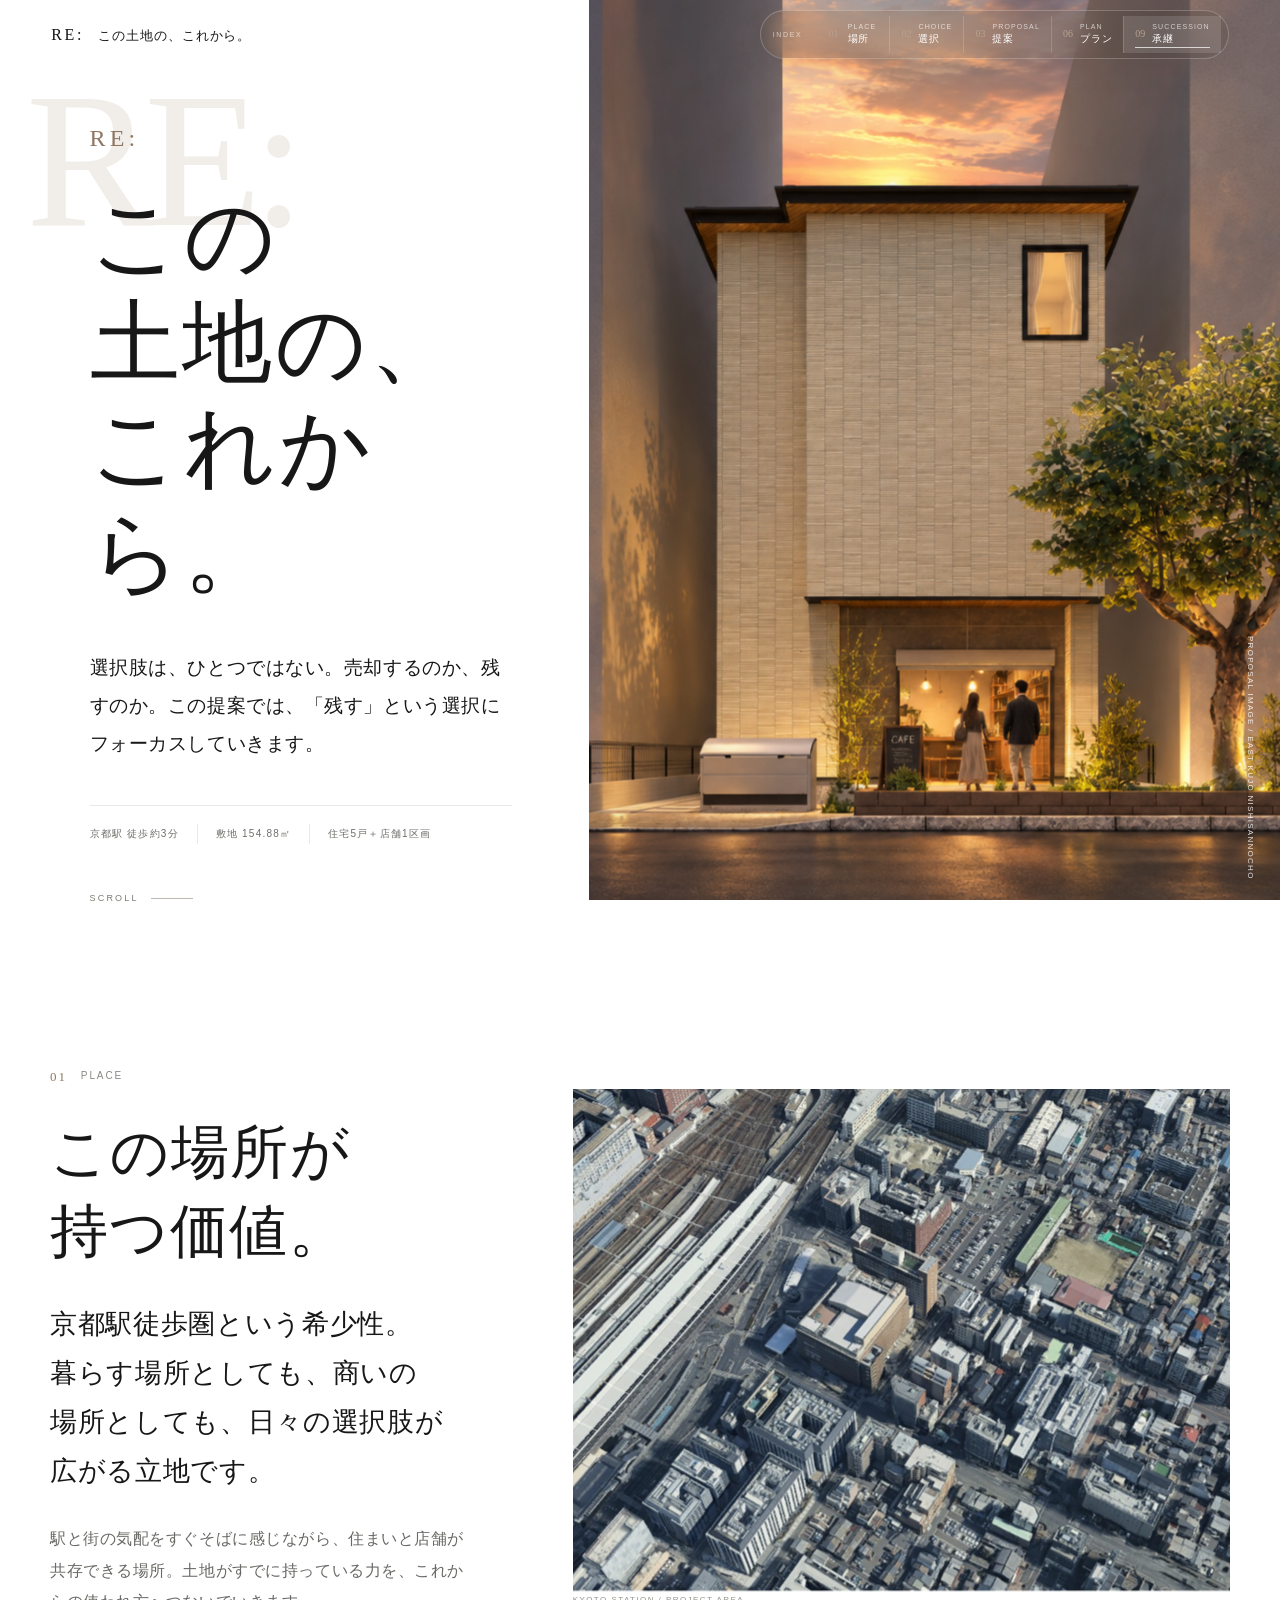
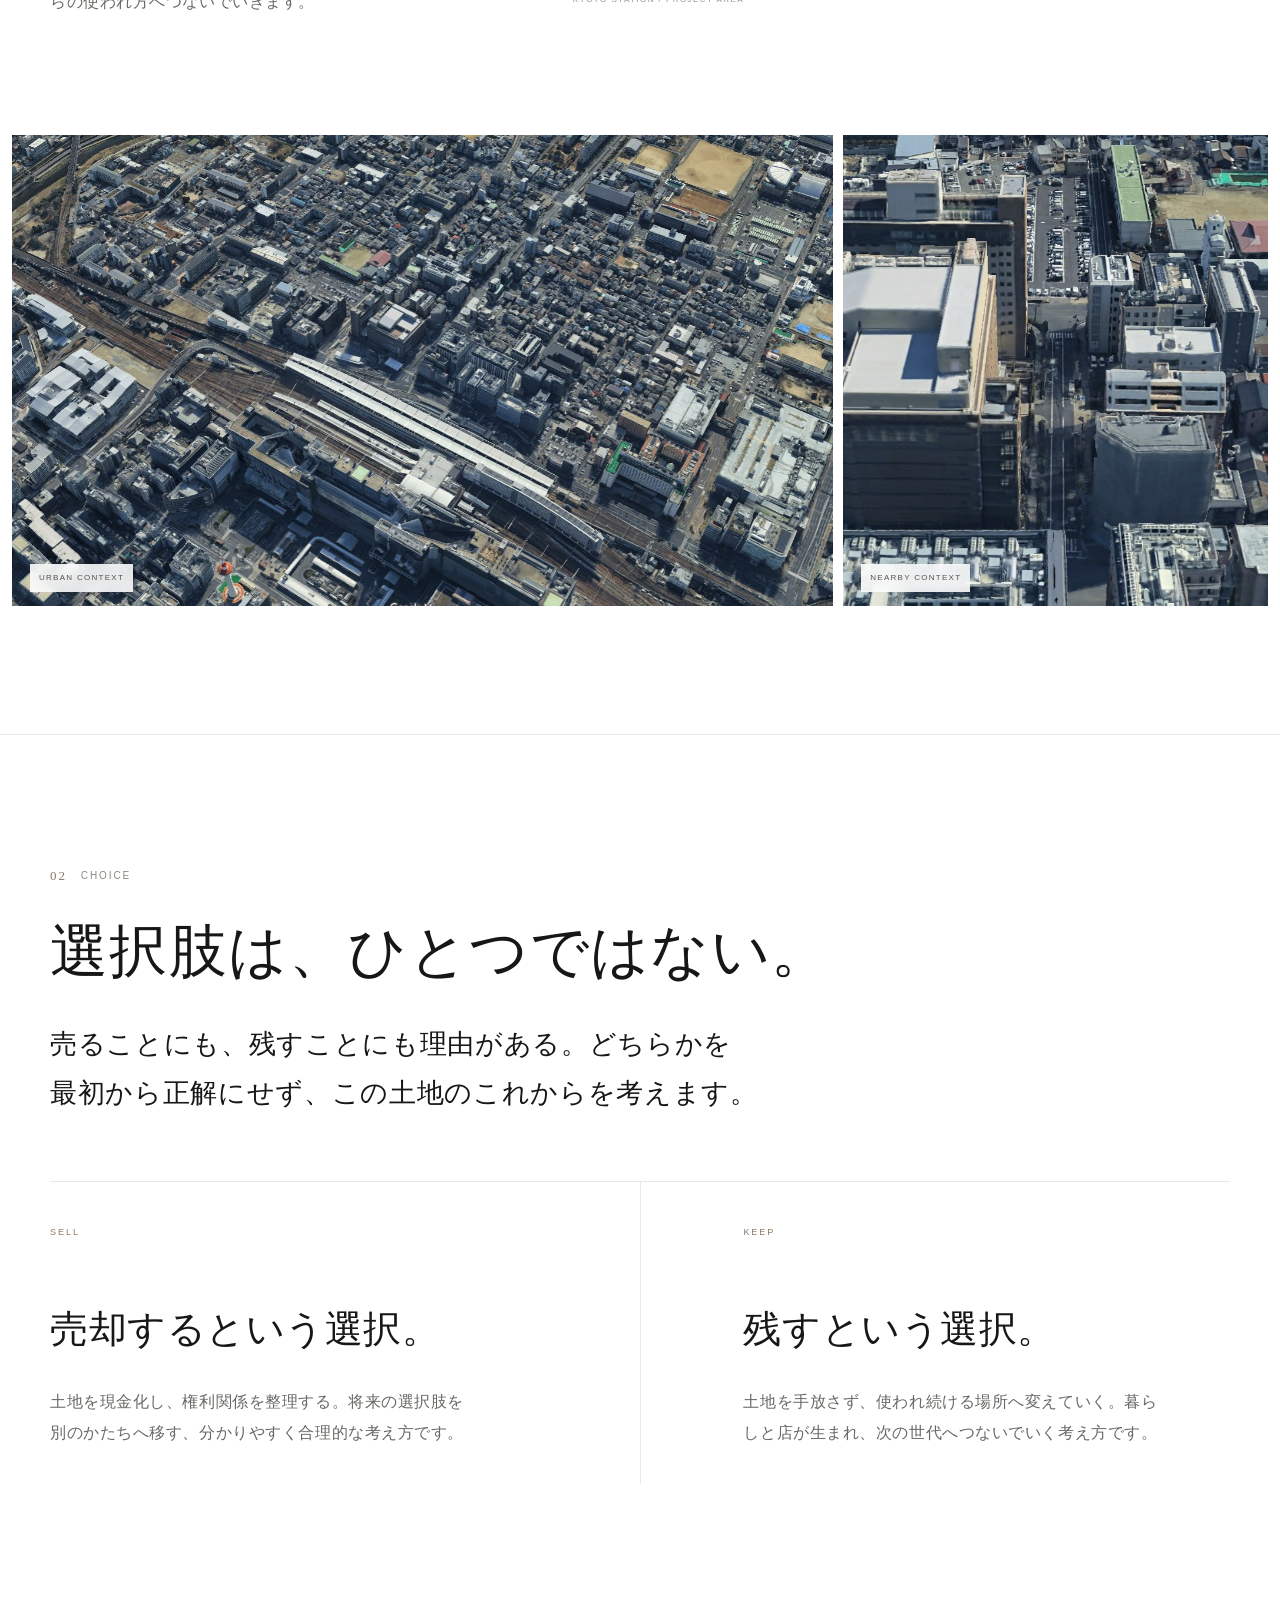
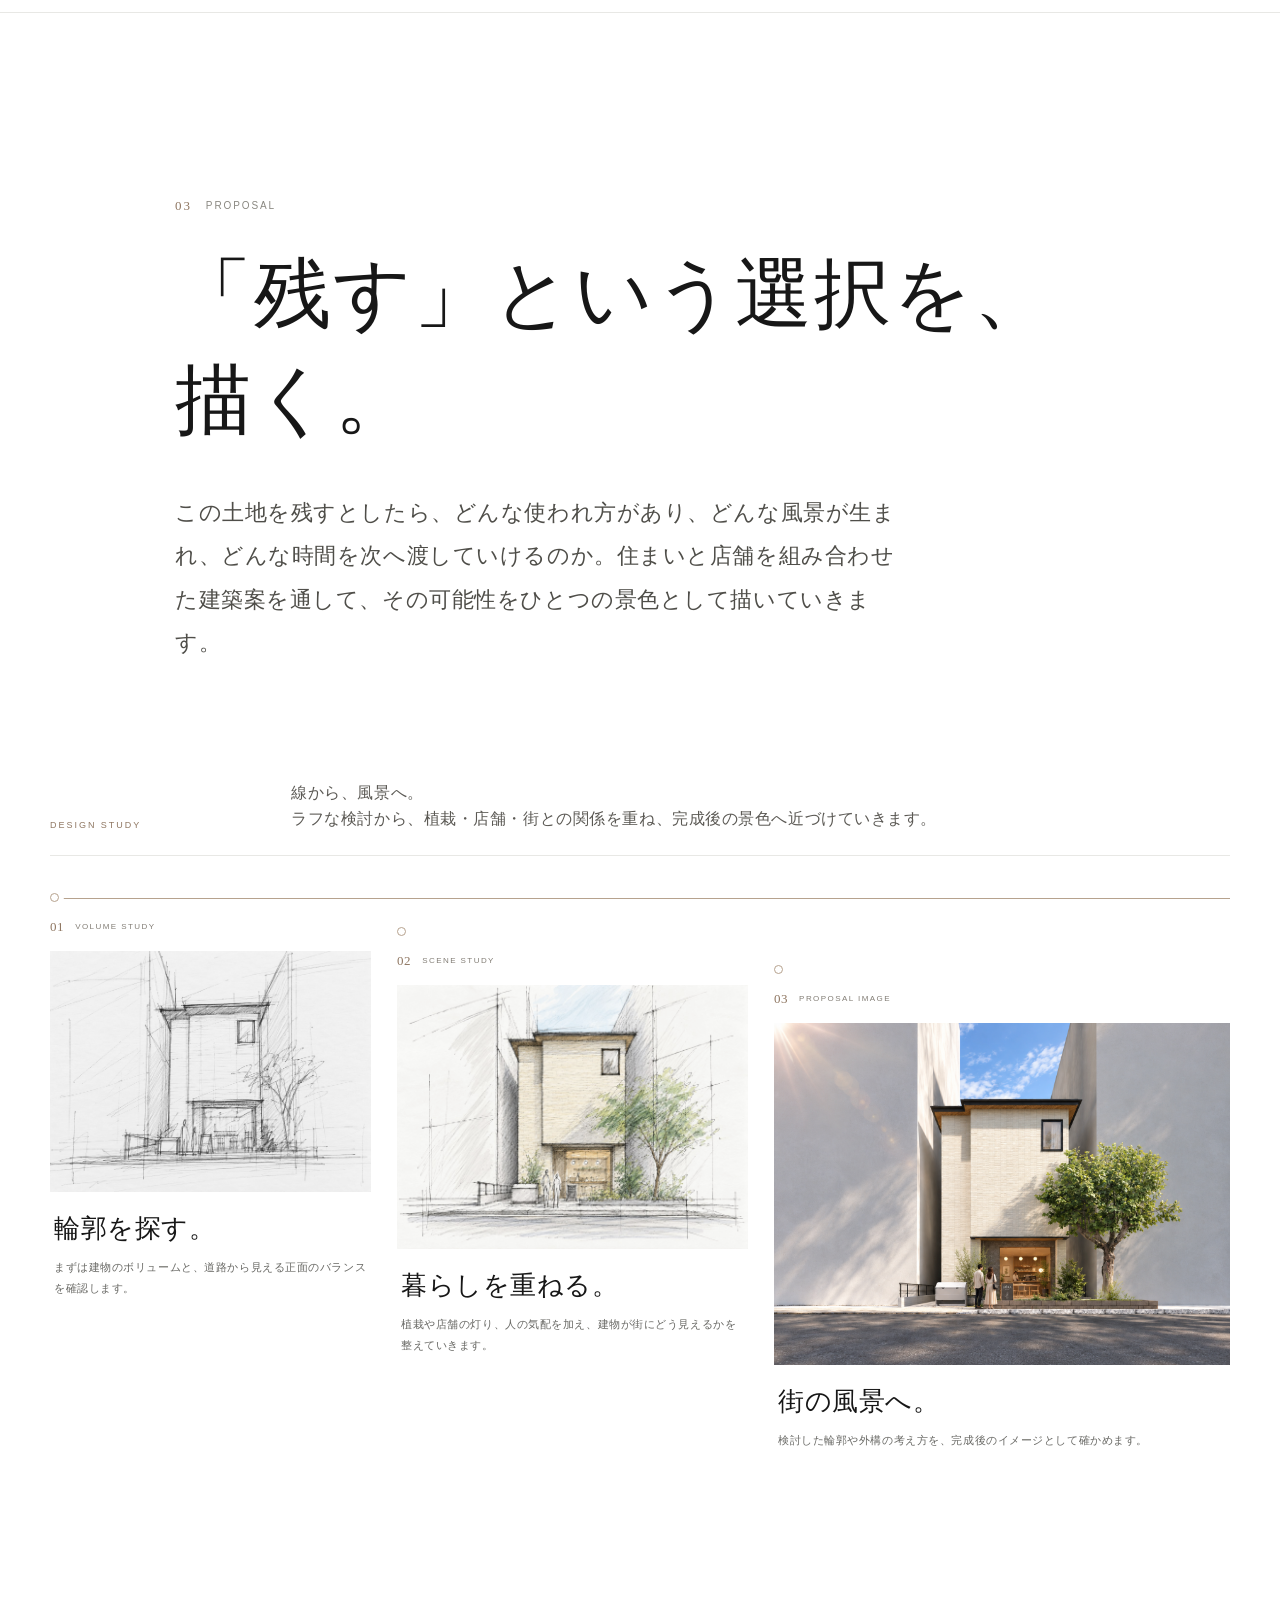
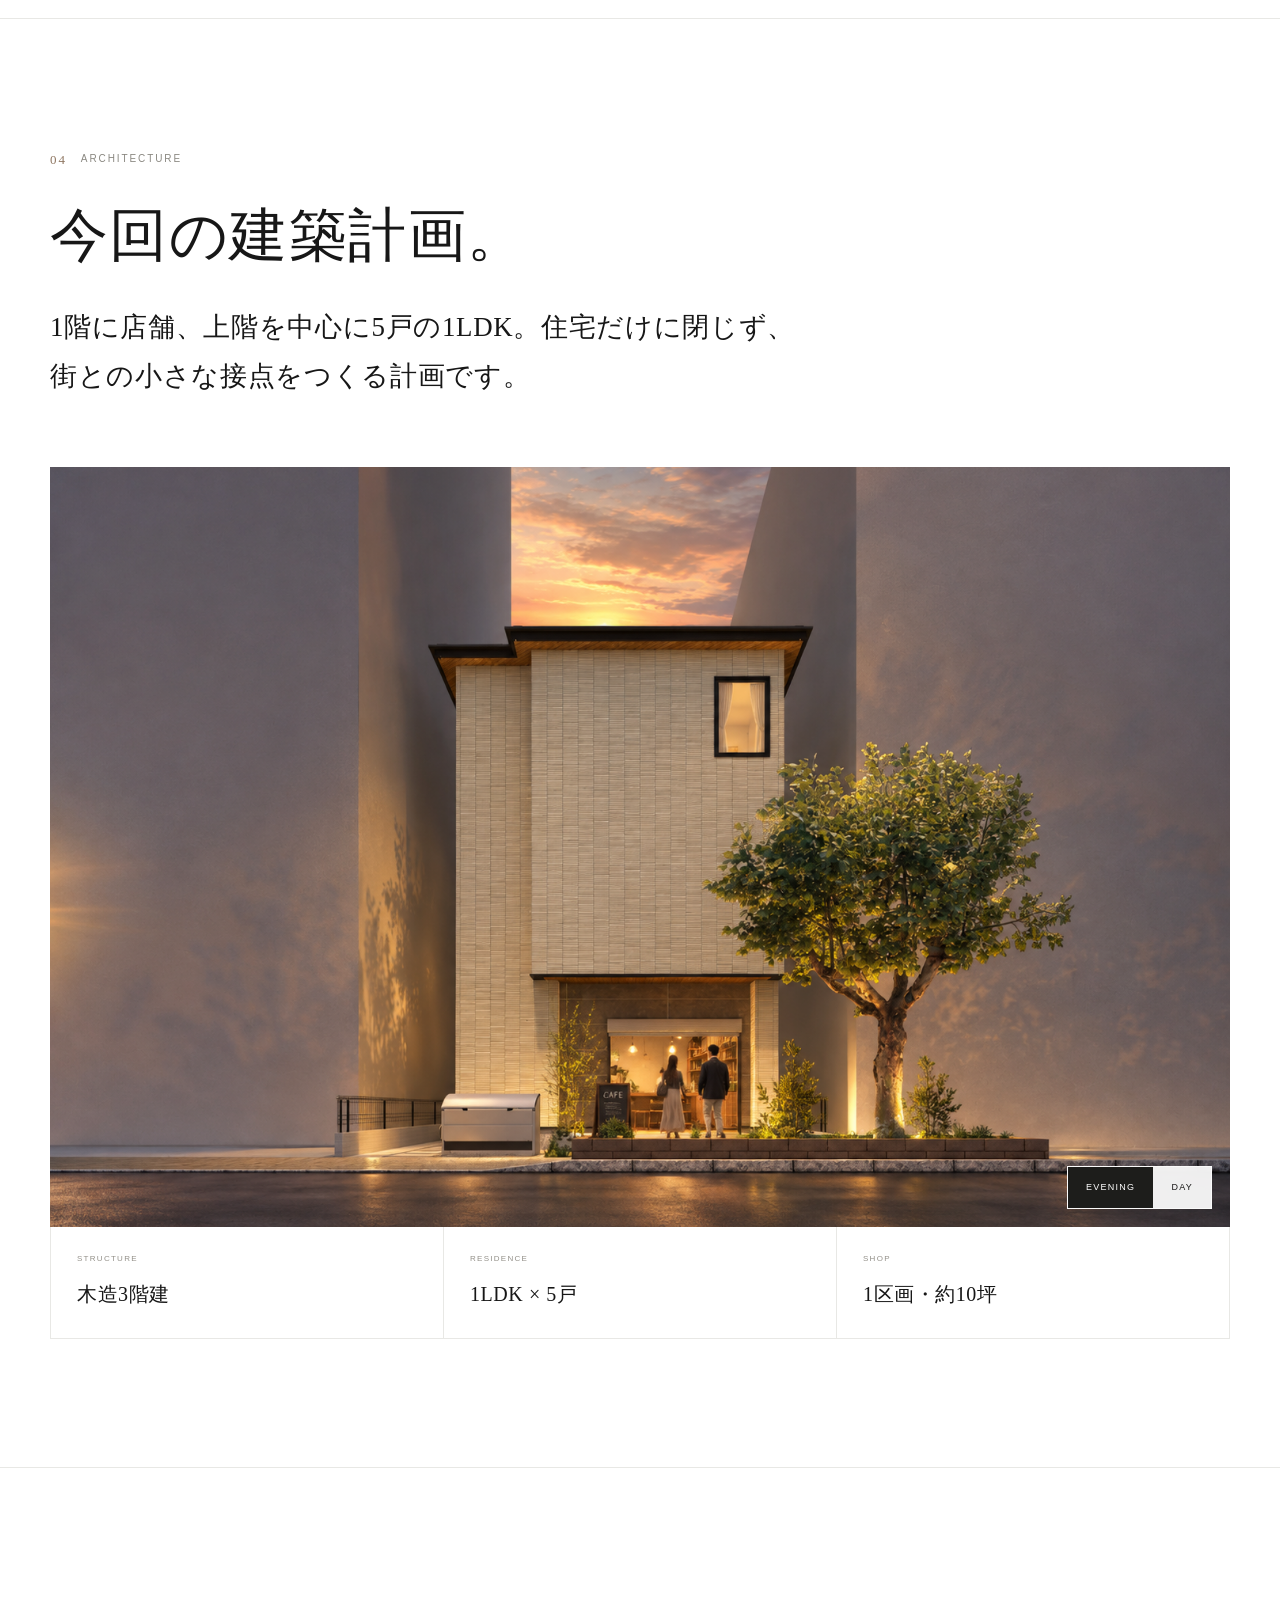
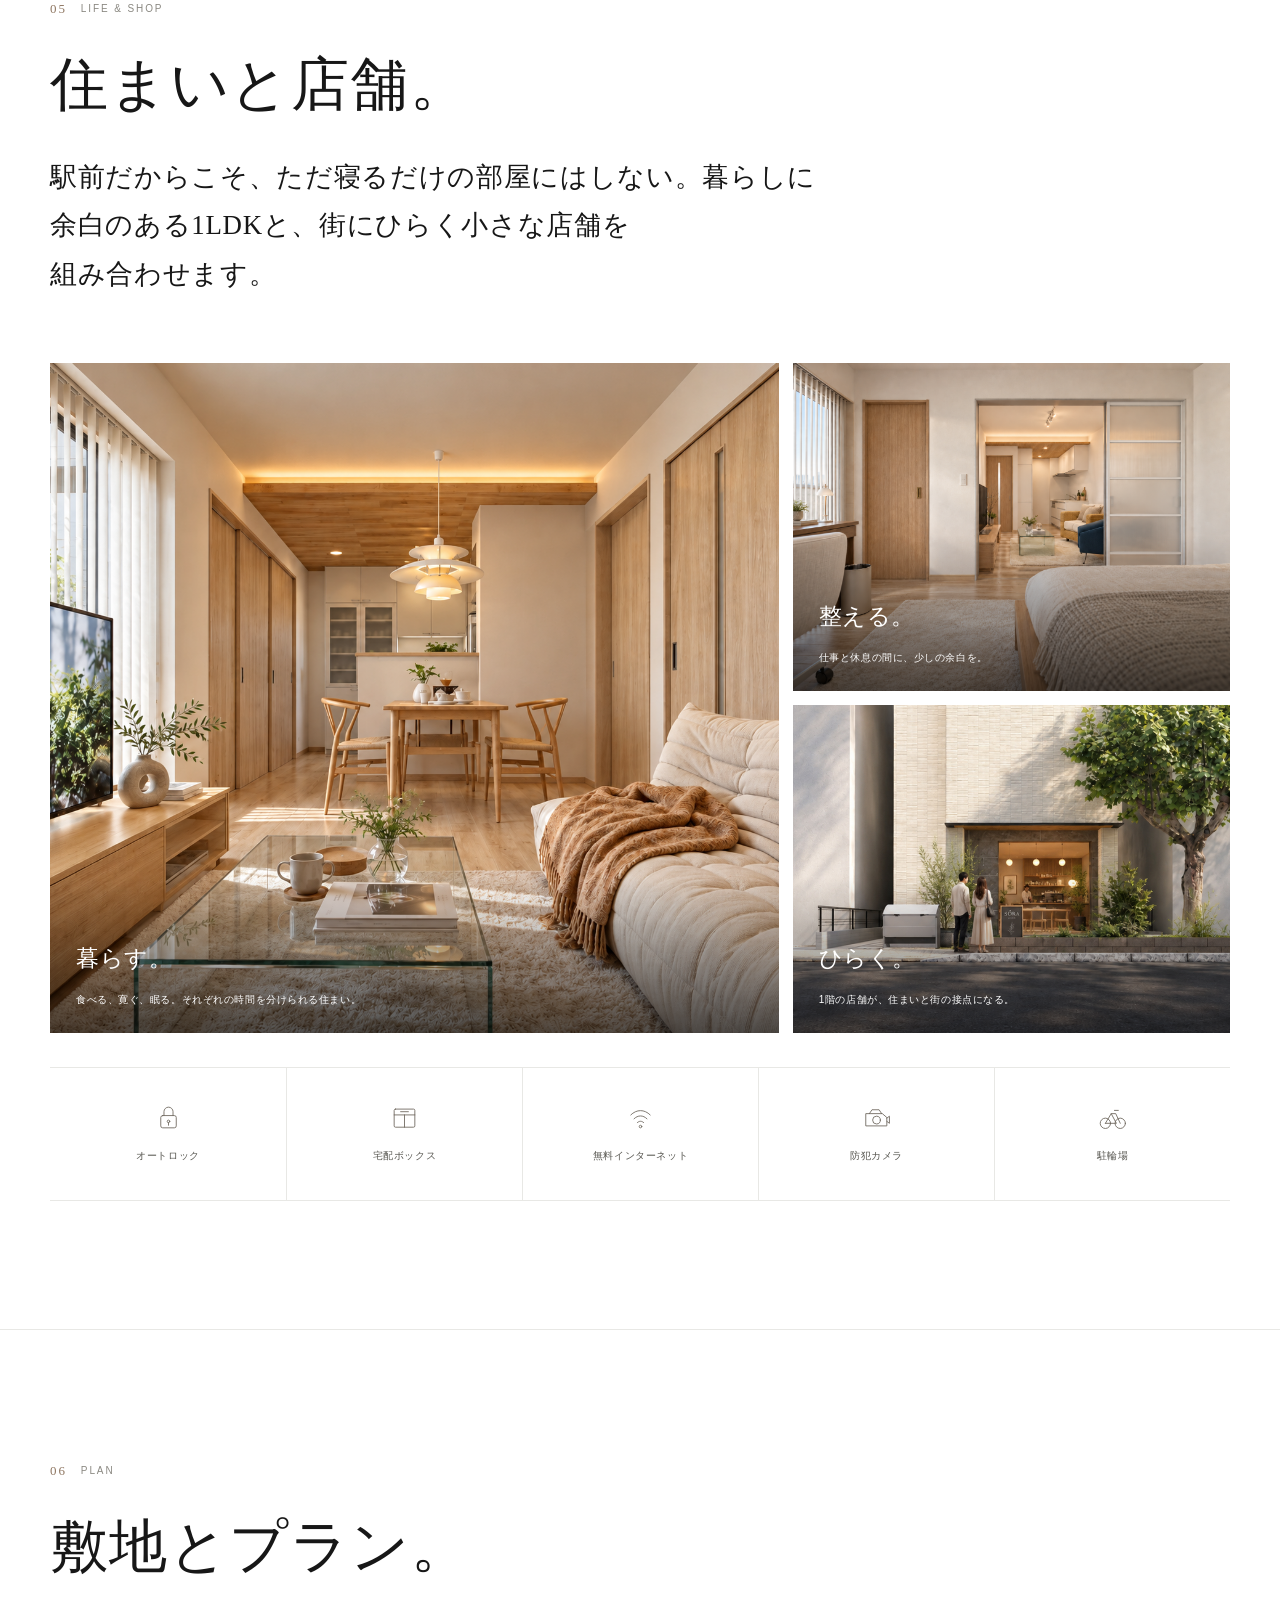
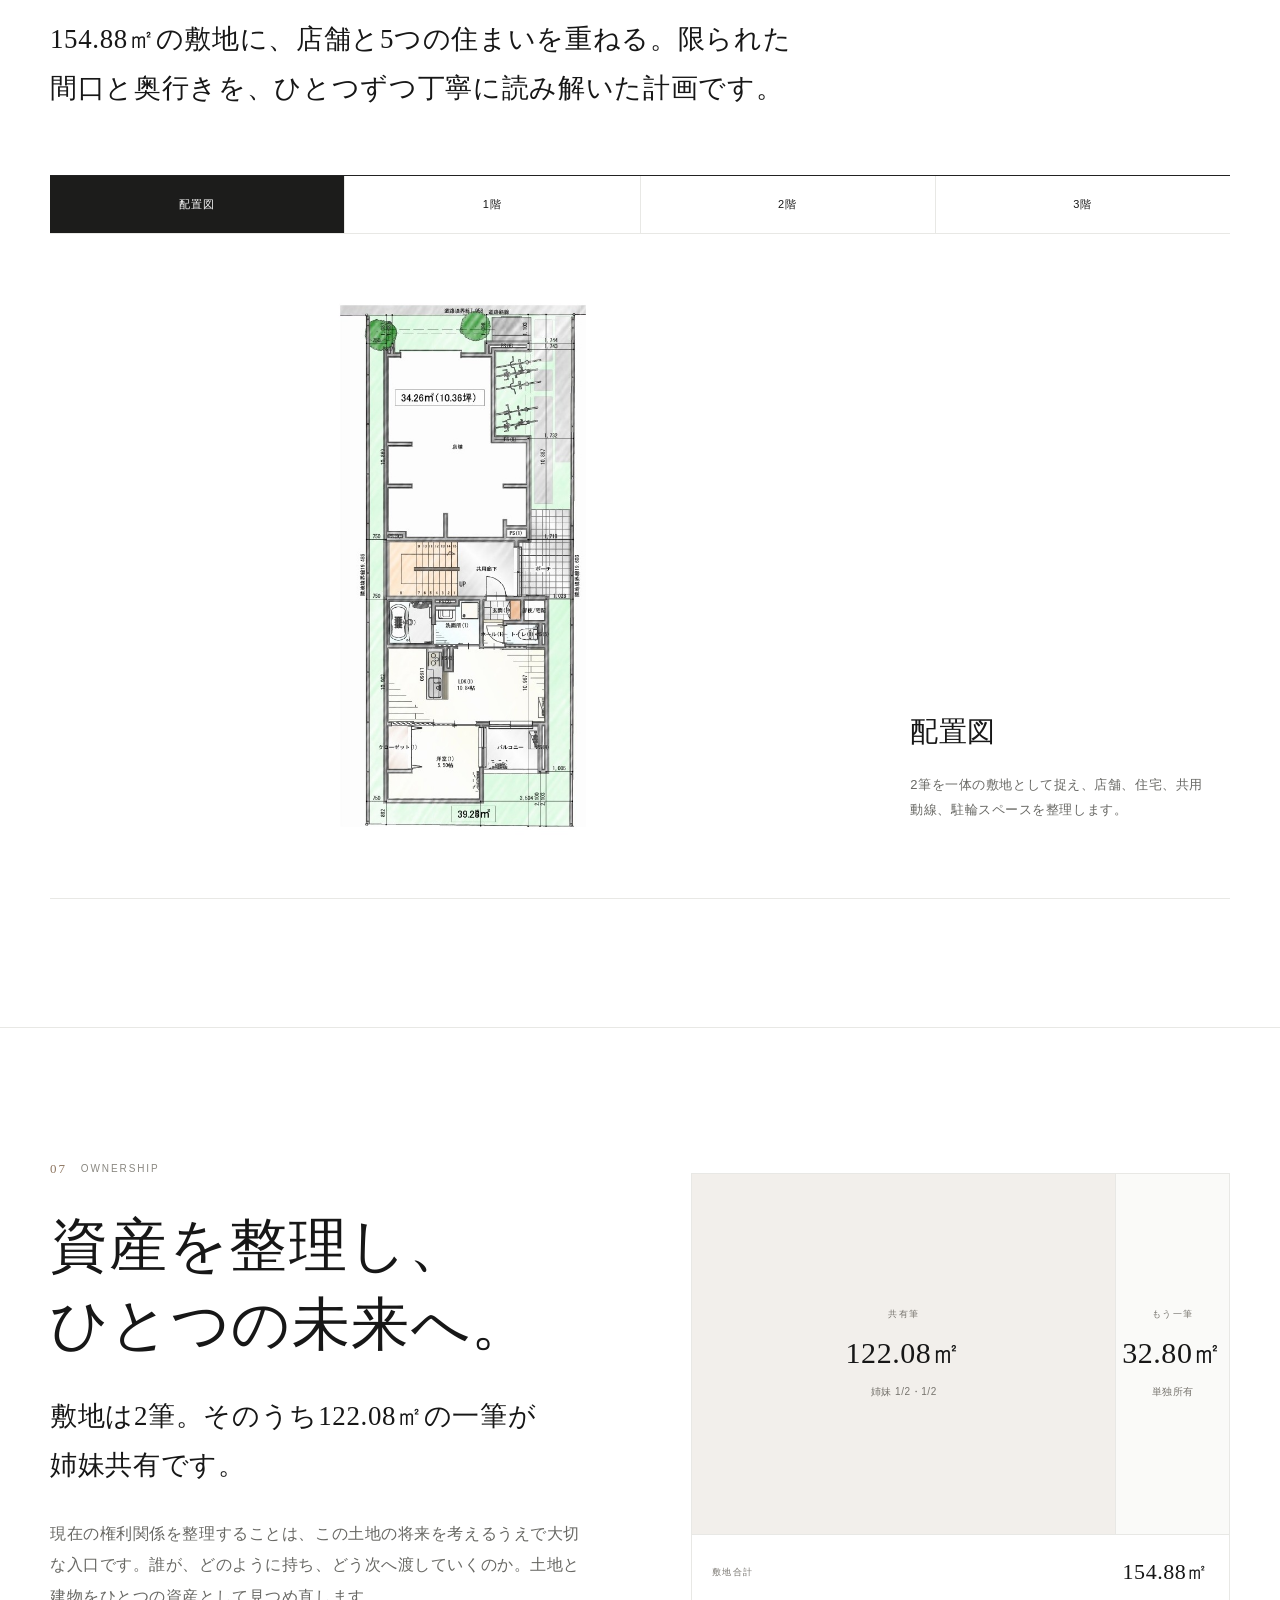
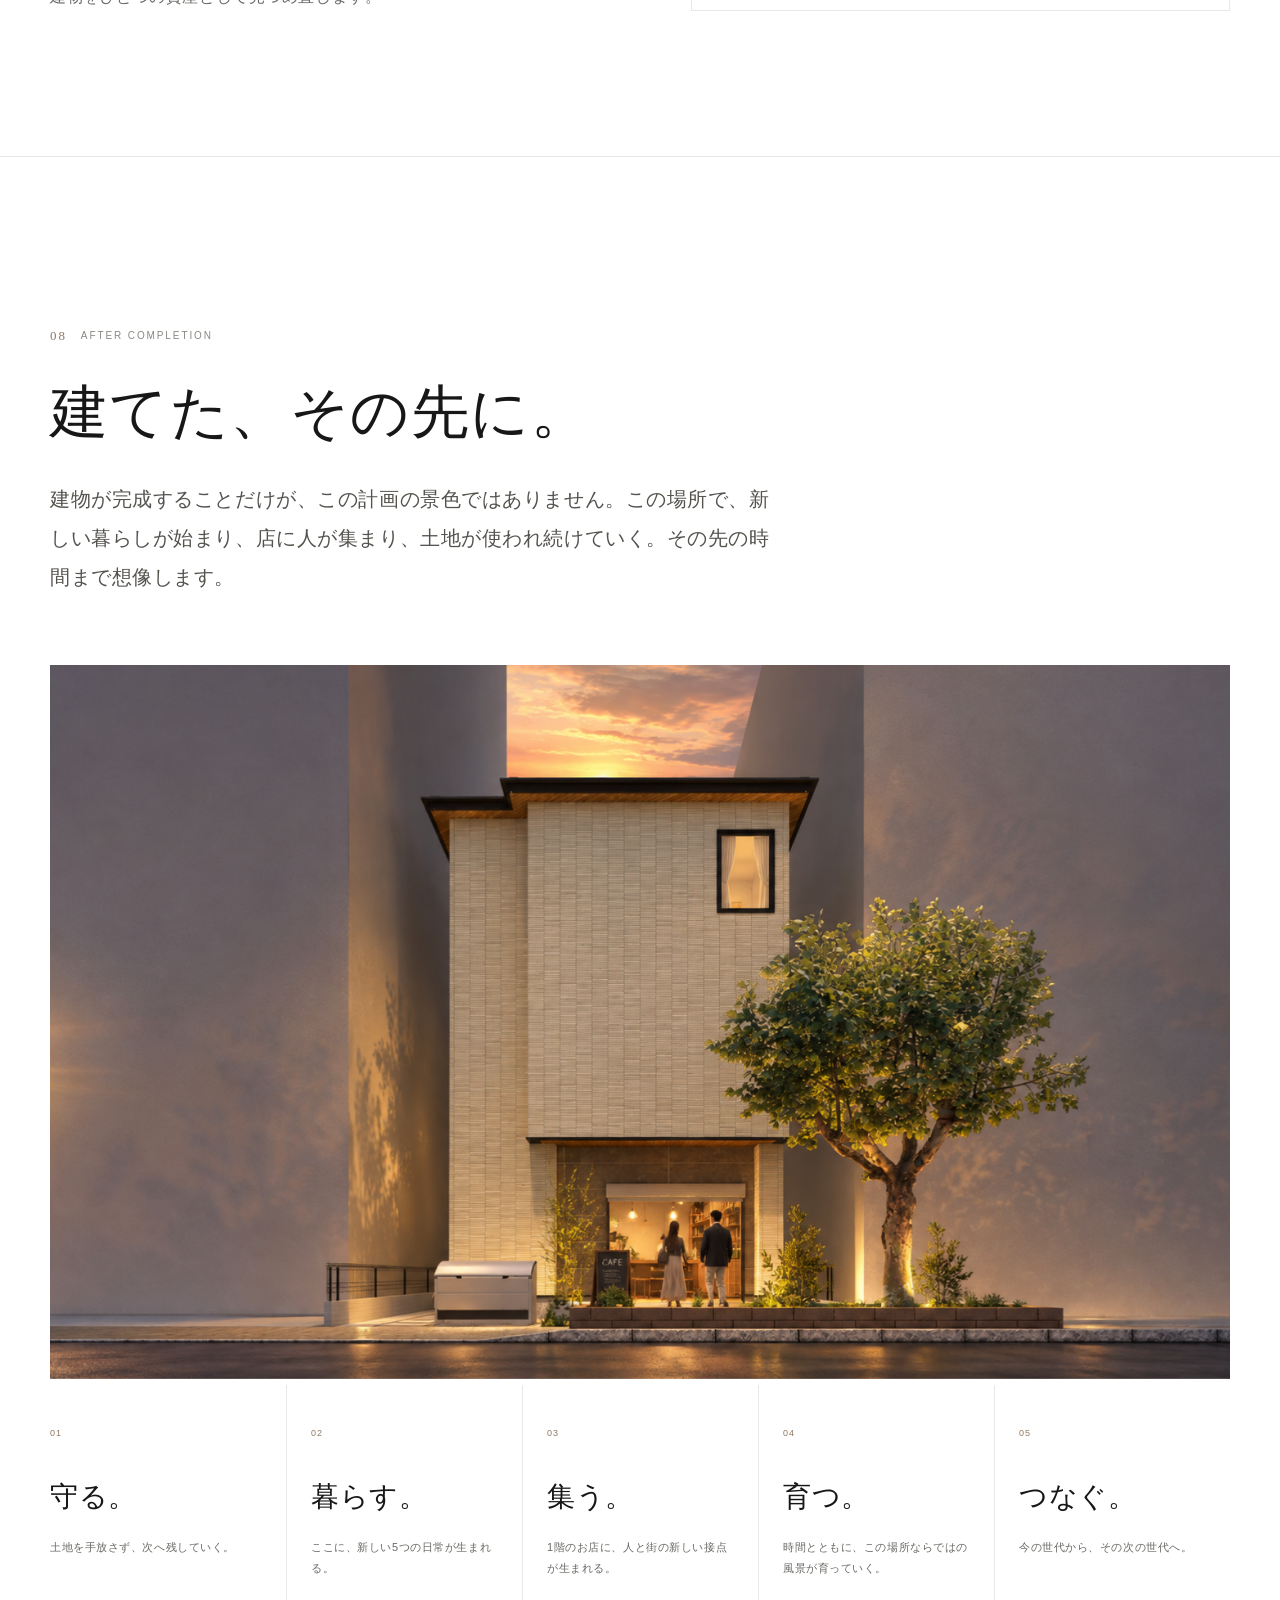
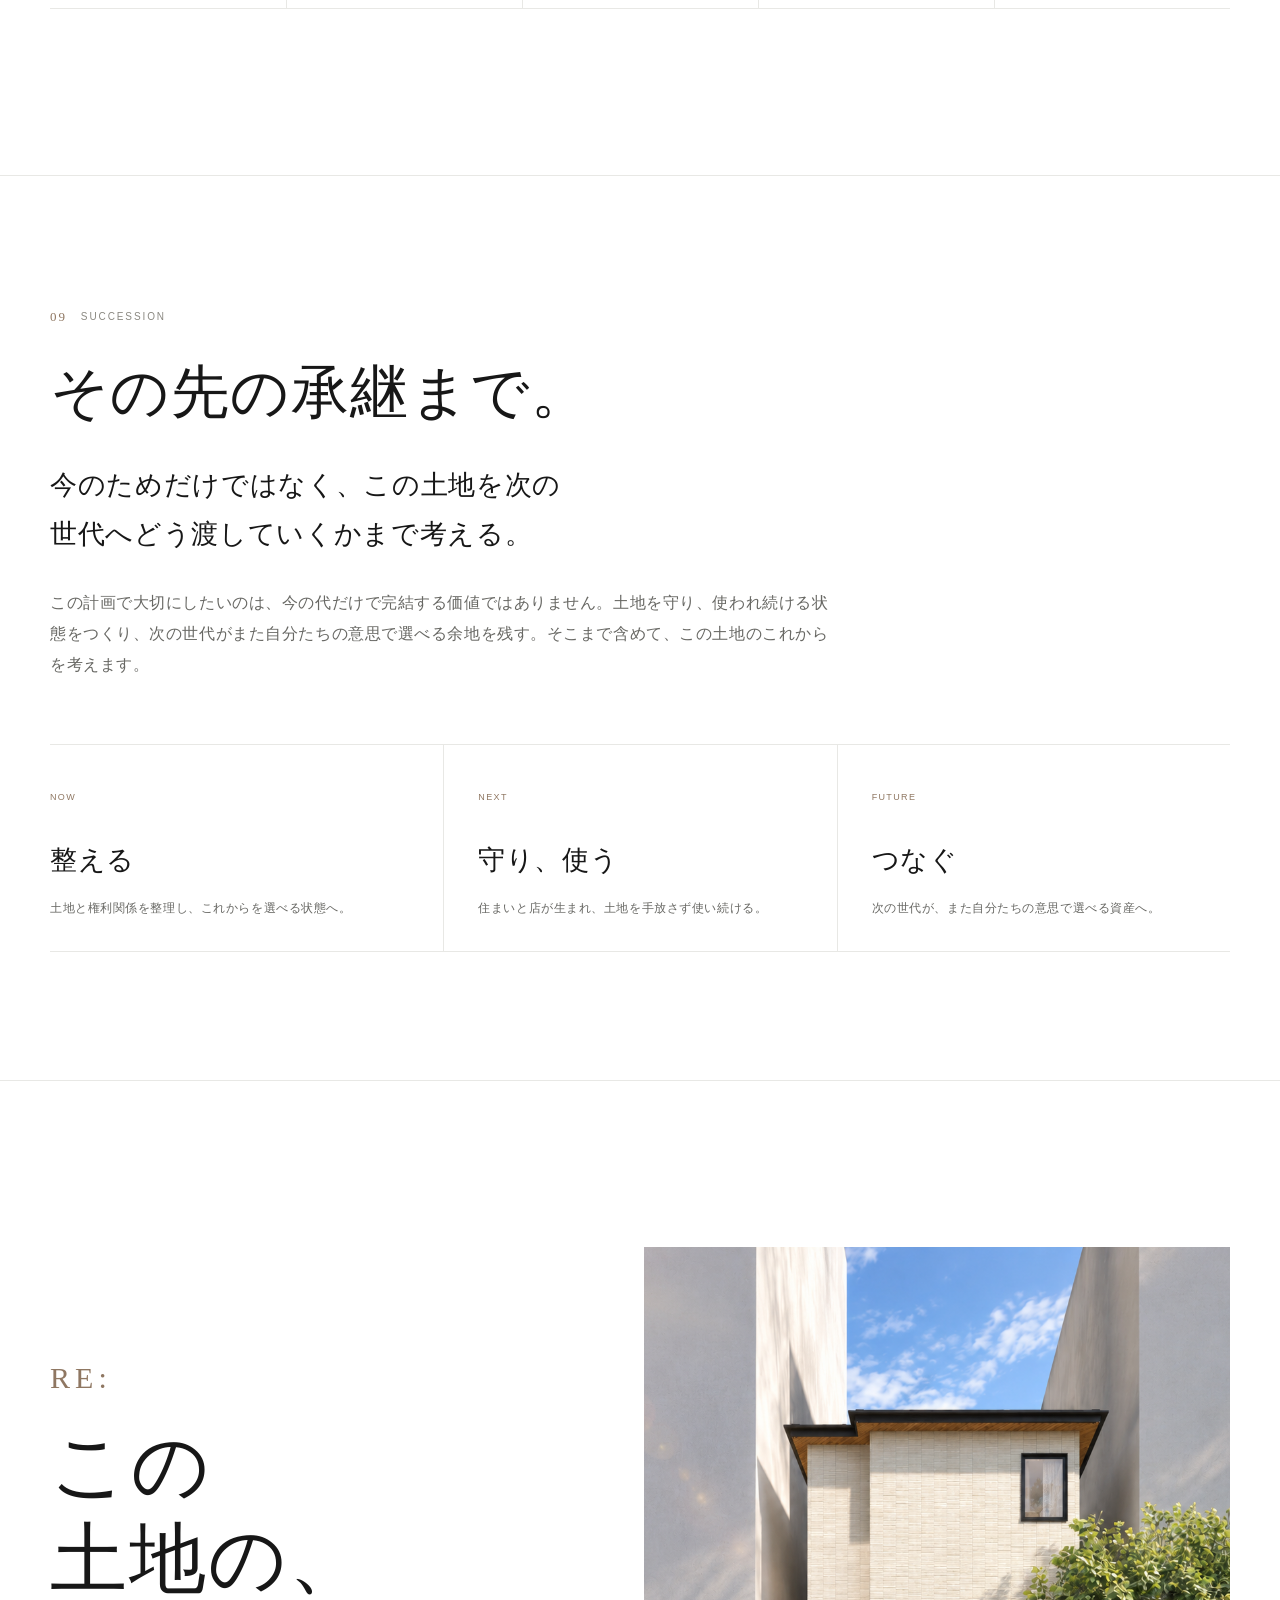
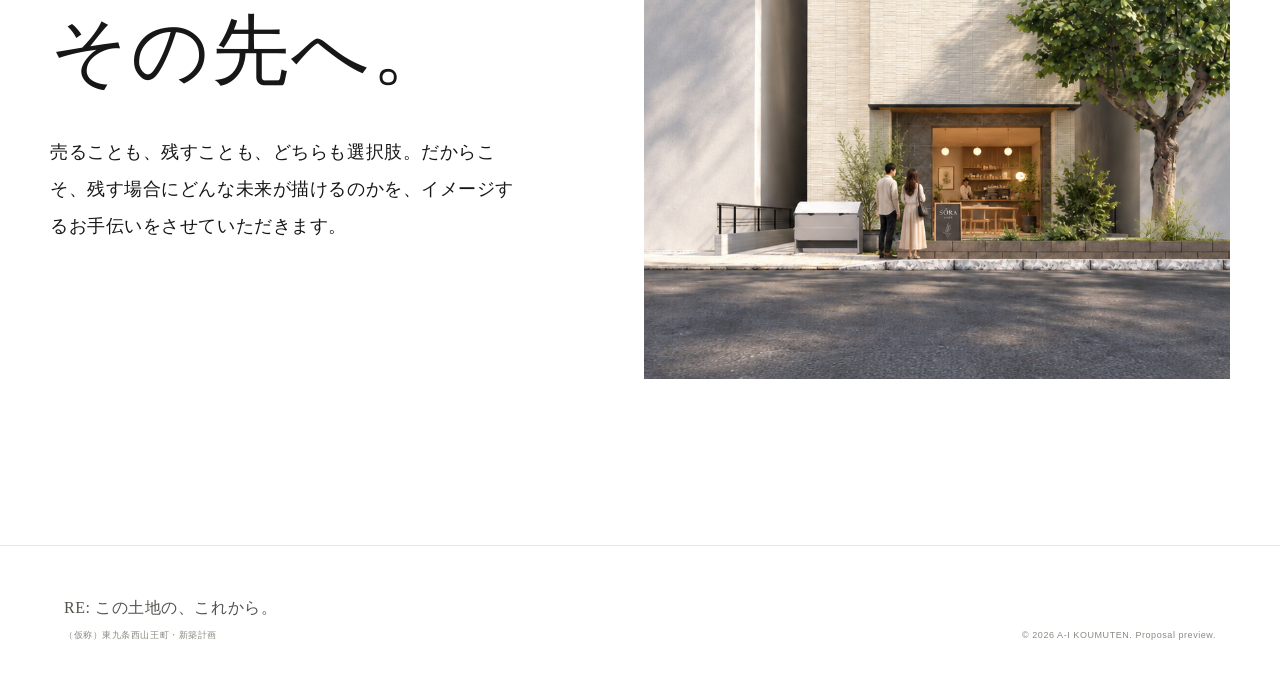
==== commit 74b4c105: "Add files via upload" ====
--- a/index.html
+++ b/index.html
@@ -9,6 +9,12 @@
   <link rel="stylesheet" href="styles.css">
 </head>
 <body>
+  <div class="intro-splash" data-intro-splash aria-hidden="true">
+    <div class="intro-splash-inner">
+      <span class="intro-splash-re">RE:</span>
+      <i class="intro-splash-line"></i>
+    </div>
+  </div>
   <div class="page-progress" aria-hidden="true"><span data-progress></span></div>
 
   <header class="site-header" data-header>
@@ -26,7 +32,7 @@
         <a href="#choice" data-nav-section="choice"><span class="nav-no">02</span><span class="nav-en">CHOICE</span><span class="nav-jp">選択</span></a>
         <a href="#proposal" data-nav-section="proposal"><span class="nav-no">03</span><span class="nav-en">PROPOSAL</span><span class="nav-jp">提案</span></a>
         <a href="#plan" data-nav-section="plan"><span class="nav-no">06</span><span class="nav-en">PLAN</span><span class="nav-jp">プラン</span></a>
-        <a href="#future" data-nav-section="future"><span class="nav-no">09</span><span class="nav-en">FUTURE</span><span class="nav-jp">その先</span></a>
+        <a href="#succession" data-nav-section="succession"><span class="nav-no">09</span><span class="nav-en">SUCCESSION</span><span class="nav-jp">承継</span></a>
       </nav>
     </div>
   </header>
@@ -59,15 +65,15 @@
           <p class="lead">京都駅徒歩圏という希少性。暮らす場所としても、商いの場所としても、日々の選択肢が広がる立地です。</p>
           <p>駅と街の気配をすぐそばに感じながら、住まいと店舗が共存できる場所。土地がすでに持っている力を、これからの使われ方へつないでいきます。</p>
         </div>
-        <figure class="large-image aerial-primary" data-reveal data-parallax="soft">
+        <figure class="large-image aerial-primary" data-reveal data-aerial-zoom>
           <img src="assets/images/aerial-01.jpg" alt="京都駅と計画地付近の航空写真">
           <figcaption>KYOTO STATION / PROJECT AREA</figcaption>
         </figure>
       </div>
 
       <div class="aerial-strip" data-reveal aria-label="京都駅周辺の航空写真">
-        <figure class="aerial-card aerial-wide" data-drift="left"><img src="assets/images/aerial-03.jpg" alt="京都駅周辺の広域航空写真"><figcaption>URBAN CONTEXT</figcaption></figure>
-        <figure class="aerial-card" data-drift="right"><img src="assets/images/aerial-02.jpg" alt="計画地付近の航空写真"><figcaption>NEARBY CONTEXT</figcaption></figure>
+        <figure class="aerial-card aerial-wide" data-aerial-zoom><img src="assets/images/aerial-03.jpg" alt="京都駅周辺の広域航空写真"><figcaption>URBAN CONTEXT</figcaption></figure>
+        <figure class="aerial-card" data-aerial-zoom><img src="assets/images/aerial-02.jpg" alt="計画地付近の航空写真"><figcaption>NEARBY CONTEXT</figcaption></figure>
       </div>
     </section>
 
@@ -168,7 +174,7 @@
             <figcaption><strong>整える。</strong><span>仕事と休息の間に、少しの余白を。</span></figcaption>
           </figure>
           <figure data-reveal>
-            <img src="assets/images/exterior-day.png" alt="1階店舗を含む外観イメージ">
+            <img src="assets/images/shop-detail.jpg" alt="1階店舗部分の拡大イメージ">
             <figcaption><strong>ひらく。</strong><span>1階の店舗が、住まいと街の接点になる。</span></figcaption>
           </figure>
         </div>
@@ -250,26 +256,10 @@
       </div>
     </section>
 
-    <section class="section section-white section-succession">
-      <div class="container">
-        <div class="section-copy narrow" data-reveal>
-          <div class="section-kicker"><span>08</span><span>SUCCESSION</span></div>
-          <h2>その先の承継まで。</h2>
-          <p class="lead">今のためだけではなく、この土地を次の世代へどう渡していくかまで考える。</p>
-          <p>土地を守る。建物を使い続ける。暮らしや店が街に根づく。そして、時間を重ねた先に、次の世代がまた選べる状態を残す。それも、この計画が持つ意味のひとつです。</p>
-        </div>
-        <div class="succession-line" data-reveal>
-          <div><span>NOW</span><strong>整える</strong><p>土地と権利関係を整理し、これからを選べる状態へ。</p></div>
-          <div><span>NEXT</span><strong>使う</strong><p>住まいと店が生まれ、この場所に新しい日常が始まる。</p></div>
-          <div><span>FUTURE</span><strong>残す</strong><p>土地と建物を、次の世代がまた選択できる資産へ。</p></div>
-        </div>
-      </div>
-    </section>
-
     <section class="future section-white" id="future">
       <div class="container">
         <div class="future-heading" data-reveal>
-          <div class="section-kicker"><span>09</span><span>AFTER COMPLETION</span></div>
+          <div class="section-kicker"><span>08</span><span>AFTER COMPLETION</span></div>
           <h2>建てた、その先に。</h2>
           <p>建物が完成することだけが、この計画の景色ではありません。この場所で、新しい暮らしが始まり、店に人が集まり、土地が使われ続けていく。その先の時間まで想像します。</p>
         </div>
@@ -286,6 +276,22 @@
       </div>
     </section>
 
+    <section class="section section-white section-succession" id="succession">
+      <div class="container">
+        <div class="section-copy narrow" data-reveal>
+          <div class="section-kicker"><span>09</span><span>SUCCESSION</span></div>
+          <h2>その先の承継まで。</h2>
+          <p class="lead">今のためだけではなく、この土地を次の世代へどう渡していくかまで考える。</p>
+          <p>この計画で大切にしたいのは、今の代だけで完結する価値ではありません。土地を守り、使われ続ける状態をつくり、次の世代がまた自分たちの意思で選べる余地を残す。そこまで含めて、この土地のこれからを考えます。</p>
+        </div>
+        <div class="succession-line" data-reveal>
+          <div><span>NOW</span><strong>整える</strong><p>土地と権利関係を整理し、これからを選べる状態へ。</p></div>
+          <div><span>NEXT</span><strong>守り、使う</strong><p>住まいと店が生まれ、土地を手放さず使い続ける。</p></div>
+          <div><span>FUTURE</span><strong>つなぐ</strong><p>次の世代が、また自分たちの意思で選べる資産へ。</p></div>
+        </div>
+      </div>
+    </section>
+
     <section class="closing section-white">
       <div class="container closing-grid">
         <div class="closing-copy" data-reveal>
--- a/styles.css
+++ b/styles.css
@@ -171,3 +171,35 @@
 .process-step img,.process-step-final img{aspect-ratio:4/3}
 .process-step-rough img,.process-step-color img{object-fit:contain;background:#fff}
 .process-step-final img{object-fit:cover}
+
+/* ===== v5: intro reveal / aerial deep zoom / storytelling polish ===== */
+html.intro-running,html.intro-running body{overflow:hidden}
+.intro-splash{position:fixed;inset:0;z-index:1000;display:grid;place-items:center;background:#fff;opacity:1;visibility:visible;transition:opacity 1.12s cubic-bezier(.22,.61,.36,1),visibility 1.12s;pointer-events:auto}
+.intro-splash-inner{position:relative;display:grid;place-items:center;width:min(82vw,760px);height:min(52vh,420px)}
+.intro-splash-re{position:relative;z-index:2;font-family:var(--serif);font-size:clamp(64px,9vw,140px);font-weight:400;line-height:1;letter-spacing:.26em;color:#1d1c1a;opacity:0;filter:blur(14px);transform:translate3d(.1em,18px,0) scale(.935);transition:opacity 1.25s ease,filter 1.35s ease,transform 1.55s cubic-bezier(.2,.7,.2,1),letter-spacing 1.45s cubic-bezier(.2,.7,.2,1)}
+.intro-splash-line{position:absolute;left:50%;top:calc(50% + clamp(62px,8vw,104px));width:min(24vw,210px);height:1px;background:#b8aa9d;transform:translateX(-50%) scaleX(0);transform-origin:center;opacity:.72;transition:transform 1.1s cubic-bezier(.2,.7,.2,1) .8s,opacity 1.1s ease .8s}
+.intro-splash.is-visible .intro-splash-re{opacity:1;filter:blur(0);transform:translate3d(0,0,0) scale(1);letter-spacing:.17em}
+.intro-splash.is-visible .intro-splash-line{transform:translateX(-50%) scaleX(1)}
+.intro-splash.is-leaving{opacity:0;visibility:hidden;pointer-events:none}
+.intro-splash.is-leaving .intro-splash-re{opacity:.06;filter:blur(7px);transform:translate3d(0,-16px,0) scale(1.035)}
+.intro-splash.is-leaving .intro-splash-line{opacity:0;transform:translateX(-50%) scaleX(.82)}
+
+[data-aerial-zoom]{overflow:hidden}
+[data-aerial-zoom] img{transform:scale(var(--aerial-zoom,1.035));transform-origin:50% 50%;will-change:transform;transition:none!important}
+.aerial-primary img{filter:saturate(.88) contrast(.98)}
+.aerial-card img{height:100%;object-fit:cover;object-position:center center}
+
+/* The shop image is an intentional crop, not a re-use of the full facade. */
+.editorial-gallery figure:last-child img{object-position:center 60%}
+
+@media(max-width:900px){
+  .intro-splash-inner{height:44vh}.intro-splash-re{font-size:clamp(70px,18vw,114px)}
+  .intro-splash-line{top:calc(50% + 72px);width:132px}
+}
+@media(max-width:520px){
+  .intro-splash-re{font-size:82px}.intro-splash-line{top:calc(50% + 62px);width:102px}
+}
+@media(prefers-reduced-motion:reduce){
+  .intro-splash-re{opacity:1;filter:none;transform:none}.intro-splash-line{transform:translateX(-50%) scaleX(1)}
+  [data-aerial-zoom] img{transform:scale(1.08)!important}
+}
